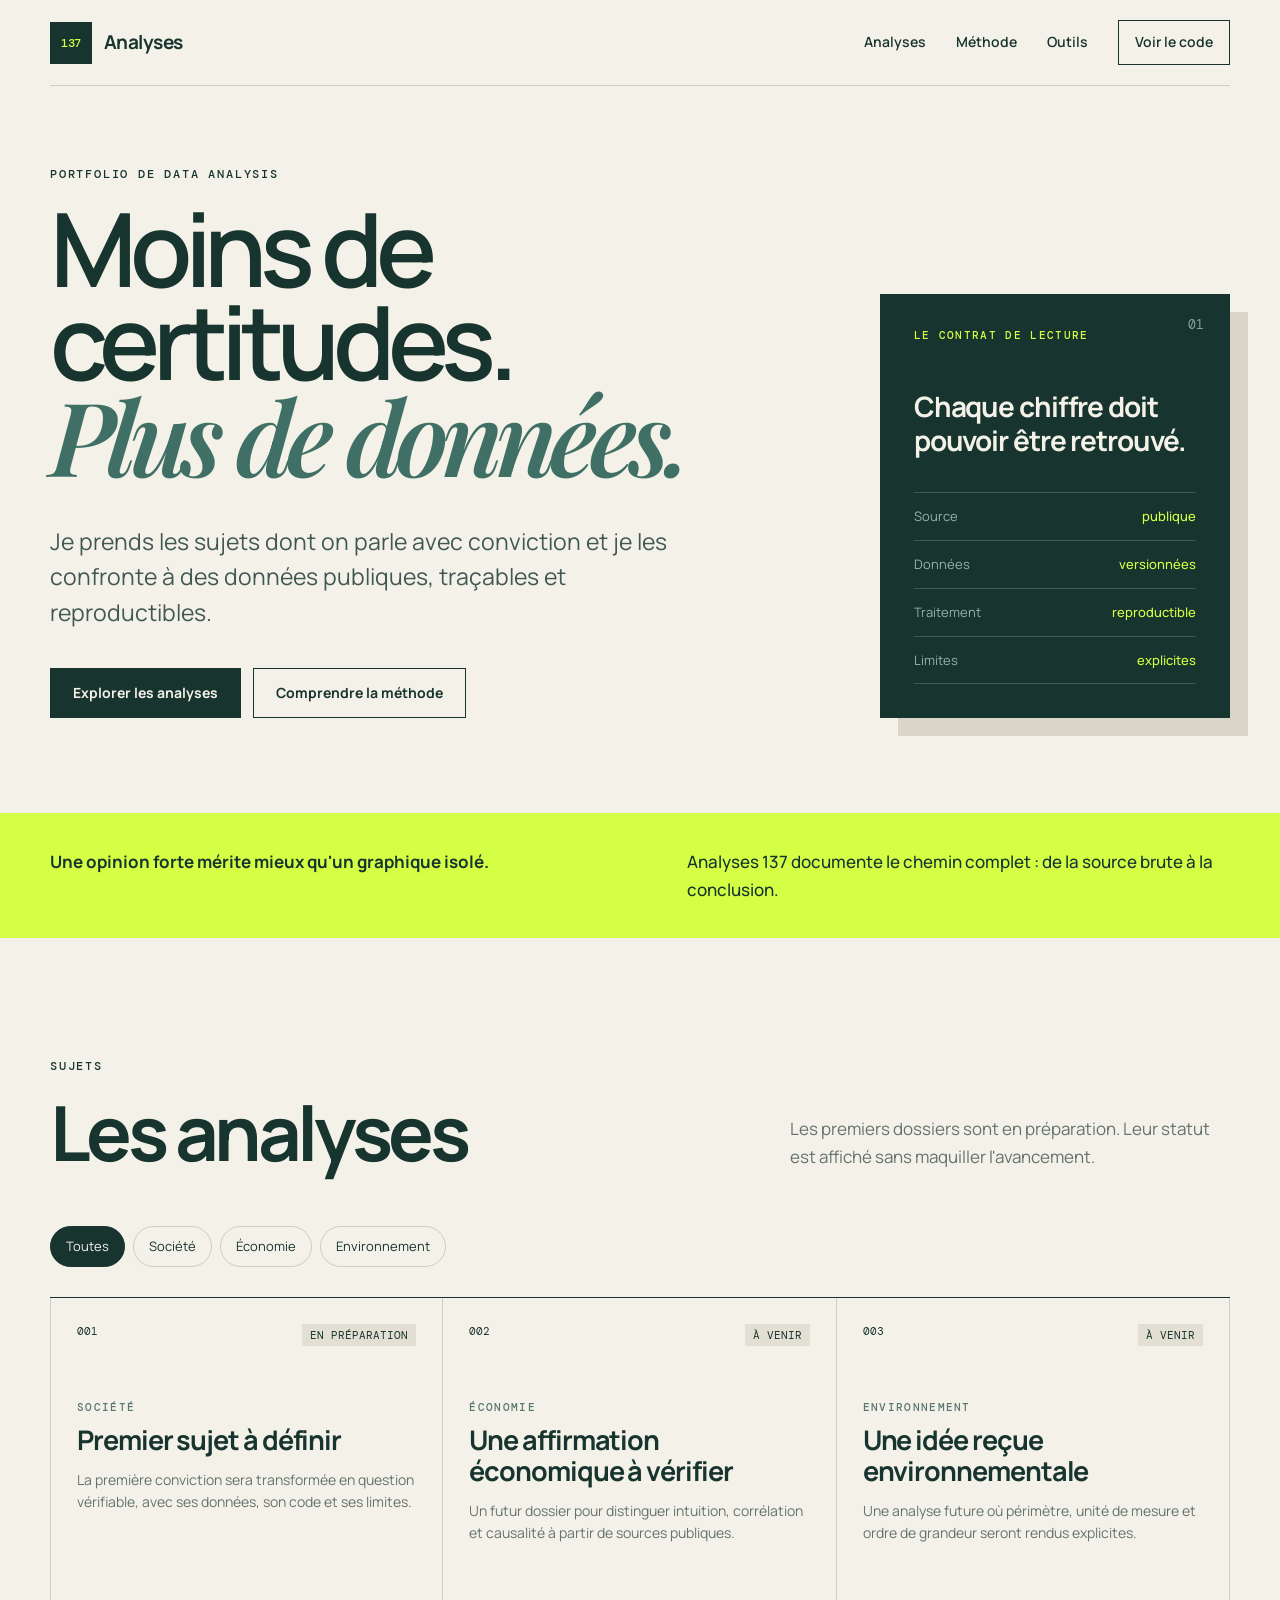
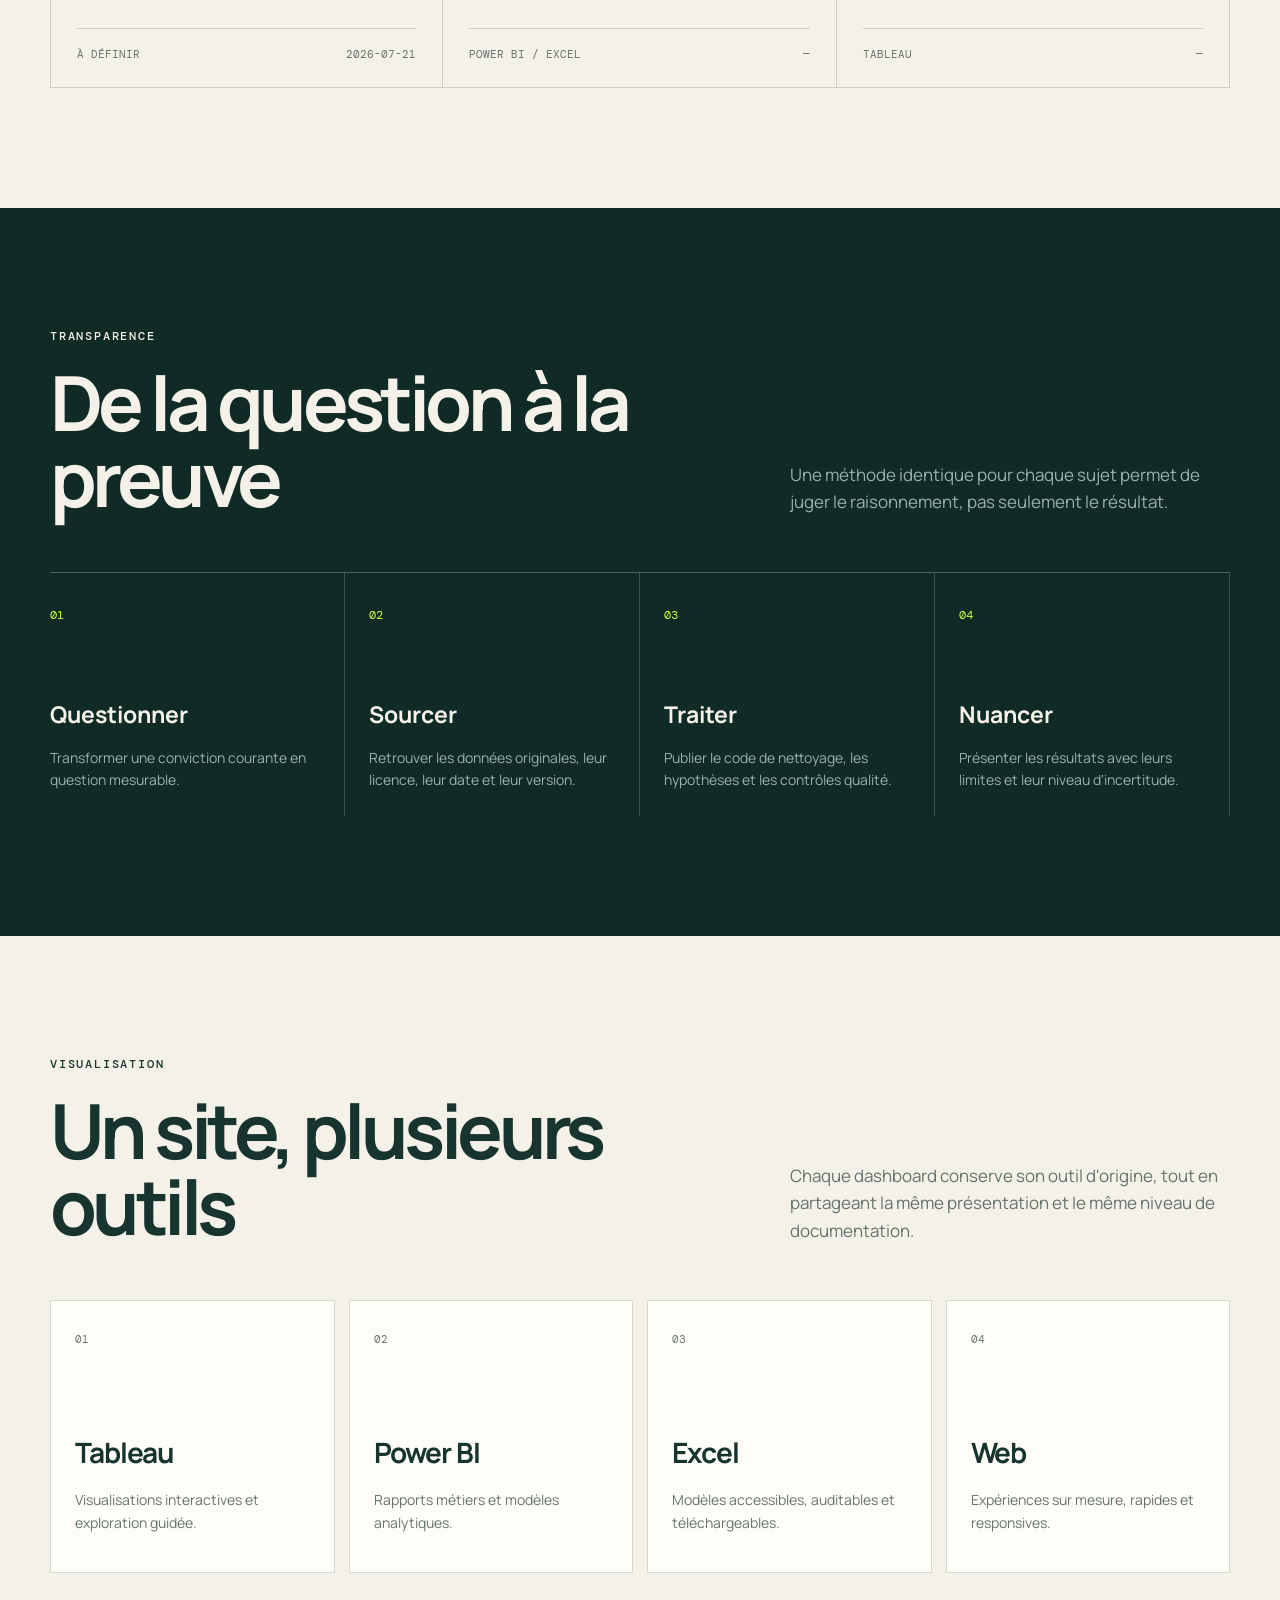
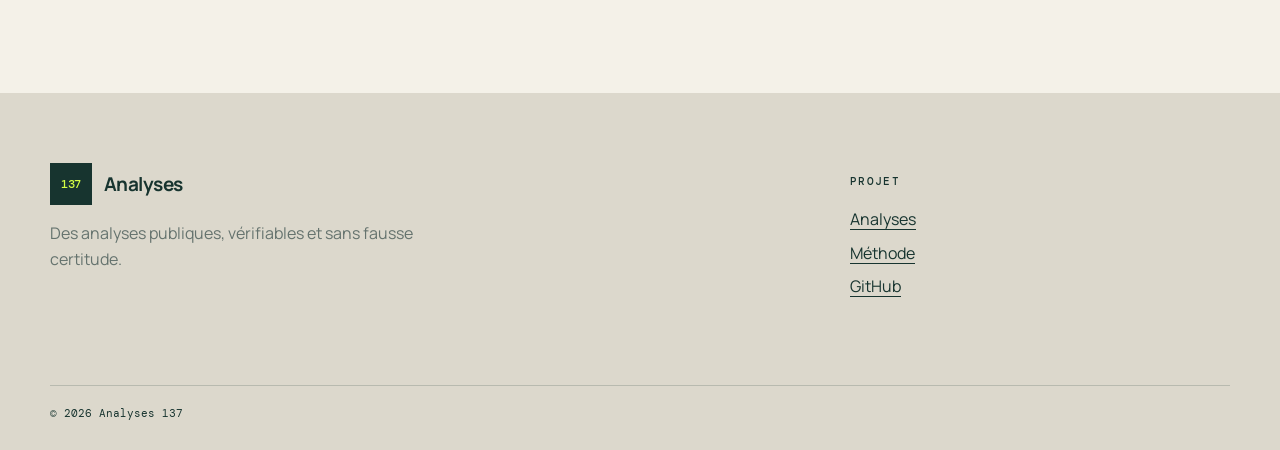
==== site/index.html @ aba50d98 "Créer le portfolio et son déploiement GitHub Pages" ====
<!doctype html>
<html lang="fr">
<head>
  <meta charset="utf-8">
  <meta name="viewport" content="width=device-width, initial-scale=1">
  <meta name="description" content="Analyses 137 confronte les idées reçues aux données publiques, avec des méthodes transparentes et reproductibles.">
  <meta name="theme-color" content="#f4f1e8">
  <title>Analyses 137 — Des convictions aux données</title>
  <link rel="icon" href="assets/favicon.svg" type="image/svg+xml">
  <link rel="stylesheet" href="assets/styles.css">
  <script src="assets/app.js" defer></script>
</head>
<body>
  <a class="skip-link" href="#contenu">Aller au contenu</a>
  <header class="site-header">
    <a class="brand" href="#accueil" aria-label="Analyses 137, accueil">
      <span class="brand-mark" aria-hidden="true">137</span>
      <span>Analyses</span>
    </a>
    <button class="menu-button" type="button" aria-expanded="false" aria-controls="navigation">Menu</button>
    <nav id="navigation" class="navigation" aria-label="Navigation principale">
      <a href="#analyses">Analyses</a>
      <a href="#methode">Méthode</a>
      <a href="#outils">Outils</a>
      <a class="nav-cta" href="https://github.com/mariocelsonascimento-prog/Analyses-137">Voir le code</a>
    </nav>
  </header>

  <main id="contenu">
    <section id="accueil" class="hero section-shell">
      <div class="hero-copy">
        <p class="eyebrow">Portfolio de Data Analysis</p>
        <h1>Moins de certitudes.<br><em>Plus de données.</em></h1>
        <p class="hero-intro">Je prends les sujets dont on parle avec conviction et je les confronte à des données publiques, traçables et reproductibles.</p>
        <div class="hero-actions">
          <a class="button button-primary" href="#analyses">Explorer les analyses</a>
          <a class="button button-secondary" href="#methode">Comprendre la méthode</a>
        </div>
      </div>
      <aside class="hero-proof" aria-label="Engagements du projet">
        <div class="proof-label">Le contrat de lecture</div>
        <p class="proof-number">01</p>
        <h2>Chaque chiffre doit pouvoir être retrouvé.</h2>
        <ul>
          <li><span>Source</span><strong>publique</strong></li>
          <li><span>Données</span><strong>versionnées</strong></li>
          <li><span>Traitement</span><strong>reproductible</strong></li>
          <li><span>Limites</span><strong>explicites</strong></li>
        </ul>
      </aside>
    </section>

    <section class="manifesto" aria-label="Positionnement">
      <div class="section-shell manifesto-grid">
        <p>Une opinion forte mérite mieux qu'un graphique isolé.</p>
        <p>Analyses 137 documente le chemin complet : de la source brute à la conclusion.</p>
      </div>
    </section>

    <section id="analyses" class="section section-shell">
      <div class="section-heading">
        <div>
          <p class="eyebrow">Sujets</p>
          <h2>Les analyses</h2>
        </div>
        <p>Les premiers dossiers sont en préparation. Leur statut est affiché sans maquiller l'avancement.</p>
      </div>
      <div class="filters" role="group" aria-label="Filtrer les analyses">
        <button class="filter is-active" type="button" data-filter="all">Toutes</button>
        <button class="filter" type="button" data-filter="societe">Société</button>
        <button class="filter" type="button" data-filter="economie">Économie</button>
        <button class="filter" type="button" data-filter="environnement">Environnement</button>
      </div>
      <div id="analysis-grid" class="analysis-grid" aria-live="polite"></div>
      <noscript><p>Activez JavaScript pour afficher le catalogue des analyses.</p></noscript>
    </section>

    <section id="methode" class="method-section">
      <div class="section-shell">
        <div class="section-heading light-heading">
          <div><p class="eyebrow">Transparence</p><h2>De la question à la preuve</h2></div>
          <p>Une méthode identique pour chaque sujet permet de juger le raisonnement, pas seulement le résultat.</p>
        </div>
        <ol class="method-grid">
          <li><span>01</span><h3>Questionner</h3><p>Transformer une conviction courante en question mesurable.</p></li>
          <li><span>02</span><h3>Sourcer</h3><p>Retrouver les données originales, leur licence, leur date et leur version.</p></li>
          <li><span>03</span><h3>Traiter</h3><p>Publier le code de nettoyage, les hypothèses et les contrôles qualité.</p></li>
          <li><span>04</span><h3>Nuancer</h3><p>Présenter les résultats avec leurs limites et leur niveau d'incertitude.</p></li>
        </ol>
      </div>
    </section>

    <section id="outils" class="section section-shell">
      <div class="section-heading">
        <div><p class="eyebrow">Visualisation</p><h2>Un site, plusieurs outils</h2></div>
        <p>Chaque dashboard conserve son outil d'origine, tout en partageant la même présentation et le même niveau de documentation.</p>
      </div>
      <div class="tool-grid">
        <article><span class="tool-index">01</span><h3>Tableau</h3><p>Visualisations interactives et exploration guidée.</p></article>
        <article><span class="tool-index">02</span><h3>Power BI</h3><p>Rapports métiers et modèles analytiques.</p></article>
        <article><span class="tool-index">03</span><h3>Excel</h3><p>Modèles accessibles, auditables et téléchargeables.</p></article>
        <article><span class="tool-index">04</span><h3>Web</h3><p>Expériences sur mesure, rapides et responsives.</p></article>
      </div>
    </section>
  </main>

  <footer class="site-footer">
    <div class="section-shell footer-grid">
      <div><a class="brand footer-brand" href="#accueil"><span class="brand-mark">137</span><span>Analyses</span></a><p>Des analyses publiques, vérifiables et sans fausse certitude.</p></div>
      <div><p class="footer-label">Projet</p><a href="#analyses">Analyses</a><a href="#methode">Méthode</a><a href="https://github.com/mariocelsonascimento-prog/Analyses-137">GitHub</a></div>
      <p class="copyright">© <span id="year"></span> Analyses 137</p>
    </div>
  </footer>
</body>
</html>
---- site/assets/styles.css ----
@import url("https://fonts.googleapis.com/css2?family=DM+Mono:wght@400;500&family=Manrope:wght@400;500;600;700&family=Playfair+Display:ital,wght@1,600&display=swap");

:root { --paper:#f4f1e8; --ink:#17342f; --deep:#102a26; --acid:#d5ff45; --line:rgba(23,52,47,.18); --muted:#65736e; --white:#fffdf7; --shell:min(1180px,calc(100% - 40px)); }
* { box-sizing:border-box; }
html { scroll-behavior:smooth; }
body { margin:0; background:var(--paper); color:var(--ink); font-family:"Manrope",sans-serif; line-height:1.6; }
a { color:inherit; }
button { font:inherit; }
.skip-link { position:fixed; left:16px; top:-80px; padding:10px 16px; z-index:100; background:var(--acid); color:var(--deep); }
.skip-link:focus { top:16px; }
.section-shell { width:var(--shell); margin-inline:auto; }
.site-header { width:var(--shell); height:86px; margin:auto; display:flex; align-items:center; justify-content:space-between; border-bottom:1px solid var(--line); }
.brand { display:inline-flex; gap:12px; align-items:center; text-decoration:none; font-weight:700; letter-spacing:-.03em; font-size:19px; }
.brand-mark { display:grid; place-items:center; width:42px; height:42px; background:var(--ink); color:var(--acid); font:500 12px "DM Mono",monospace; }
.navigation { display:flex; align-items:center; gap:30px; }
.navigation a { font-size:14px; font-weight:600; text-decoration:none; }
.navigation a:not(.nav-cta):hover { text-decoration:underline; text-underline-offset:5px; }
.nav-cta { border:1px solid var(--ink); padding:10px 16px; transition:.2s ease; }
.nav-cta:hover { background:var(--ink); color:var(--paper); }
.menu-button { display:none; border:1px solid var(--ink); background:transparent; padding:8px 12px; }
.hero { min-height:690px; display:grid; grid-template-columns:1.55fr .75fr; gap:9%; align-items:center; padding-block:80px 95px; }
.eyebrow { margin:0 0 20px; font:500 12px "DM Mono",monospace; letter-spacing:.15em; text-transform:uppercase; }
.hero h1 { margin:0; max-width:820px; font-size:clamp(58px,8vw,112px); line-height:.91; letter-spacing:-.07em; font-weight:600; }
.hero h1 em { font-family:"Playfair Display",serif; font-weight:600; color:#407065; }
.hero-intro { max-width:650px; margin:38px 0 0; font-size:clamp(18px,2vw,23px); line-height:1.55; color:#405852; }
.hero-actions { display:flex; flex-wrap:wrap; gap:12px; margin-top:38px; }
.button { display:inline-flex; align-items:center; justify-content:center; min-height:50px; padding:0 22px; border:1px solid var(--ink); font-weight:700; text-decoration:none; font-size:14px; transition:transform .2s,box-shadow .2s,background .2s; }
.button:hover { transform:translateY(-2px); box-shadow:4px 4px 0 var(--ink); }
.button-primary { background:var(--ink); color:var(--paper); }
.button-secondary { background:transparent; }
.hero-proof { position:relative; align-self:end; padding:34px; background:var(--ink); color:var(--paper); box-shadow:18px 18px 0 #d9d5c9; }
.proof-label { font:500 11px "DM Mono",monospace; letter-spacing:.12em; text-transform:uppercase; color:var(--acid); }
.proof-number { position:absolute; top:22px; right:26px; margin:0; font:400 13px "DM Mono",monospace; color:#89a29c; }
.hero-proof h2 { margin:48px 0 35px; font-size:28px; line-height:1.2; letter-spacing:-.04em; }
.hero-proof ul { margin:0; padding:0; list-style:none; border-top:1px solid rgba(255,255,255,.18); }
.hero-proof li { display:flex; justify-content:space-between; gap:15px; padding:13px 0; border-bottom:1px solid rgba(255,255,255,.18); font-size:13px; }
.hero-proof li span { color:#9ab0aa; }
.hero-proof li strong { color:var(--acid); font-weight:500; }
.manifesto { background:var(--acid); }
.manifesto-grid { display:grid; grid-template-columns:1fr 1fr; gap:8%; padding-block:35px; }
.manifesto p { margin:0; font-size:17px; font-weight:700; }
.manifesto p:last-child { font-weight:500; }
.section { padding-block:120px; }
.section-heading { display:grid; grid-template-columns:1fr minmax(260px,440px); gap:8%; align-items:end; margin-bottom:56px; }
.section-heading h2 { margin:0; font-size:clamp(44px,6vw,76px); line-height:1; letter-spacing:-.06em; }
.section-heading > p { margin:0; color:var(--muted); font-size:17px; }
.filters { display:flex; gap:8px; flex-wrap:wrap; margin-bottom:30px; }
.filter { padding:9px 15px; border:1px solid var(--line); border-radius:99px; background:transparent; color:var(--ink); cursor:pointer; font-size:13px; }
.filter:hover,.filter.is-active { background:var(--ink); border-color:var(--ink); color:var(--paper); }
.analysis-grid { display:grid; grid-template-columns:repeat(3,1fr); border-top:1px solid var(--ink); }
.analysis-card { min-height:390px; padding:26px; border-right:1px solid var(--line); border-bottom:1px solid var(--line); display:flex; flex-direction:column; text-decoration:none; transition:background .2s,transform .2s; }
.analysis-card:first-child { border-left:1px solid var(--line); }
a.analysis-card:hover { background:var(--white); transform:translateY(-4px); }
.card-top,.card-meta { display:flex; justify-content:space-between; gap:10px; font:400 11px "DM Mono",monospace; text-transform:uppercase; }
.status { padding:4px 8px; background:#e3dfd2; }
.card-category { margin:54px 0 10px; color:#57776f; font:500 11px "DM Mono",monospace; text-transform:uppercase; letter-spacing:.12em; }
.analysis-card h3 { margin:0; font-size:27px; line-height:1.15; letter-spacing:-.04em; }
.card-summary { color:var(--muted); font-size:14px; }
.card-meta { margin-top:auto; padding-top:18px; border-top:1px solid var(--line); color:var(--muted); }
.empty-state { grid-column:1/-1; padding:40px; border:1px solid var(--line); }
.method-section { padding-block:120px; background:var(--deep); color:var(--paper); }
.light-heading > p { color:#9cb0ab; }
.method-grid { display:grid; grid-template-columns:repeat(4,1fr); margin:0; padding:0; list-style:none; border-top:1px solid rgba(255,255,255,.25); }
.method-grid li { padding:28px 24px 10px 0; border-right:1px solid rgba(255,255,255,.18); }
.method-grid li + li { padding-left:24px; }
.method-grid span { font:400 12px "DM Mono",monospace; color:var(--acid); }
.method-grid h3 { margin:70px 0 12px; font-size:23px; }
.method-grid p { color:#9cb0ab; font-size:14px; }
.tool-grid { display:grid; grid-template-columns:repeat(4,1fr); gap:14px; }
.tool-grid article { min-height:250px; padding:24px; background:var(--white); border:1px solid var(--line); }
.tool-index { font:400 11px "DM Mono",monospace; color:var(--muted); }
.tool-grid h3 { margin:80px 0 12px; font-size:28px; letter-spacing:-.04em; }
.tool-grid p { color:var(--muted); font-size:14px; }
.site-footer { padding:70px 0 30px; background:#dcd8cc; }
.footer-grid { display:grid; grid-template-columns:2fr 1fr; gap:40px; }
.footer-grid > div:first-child p { max-width:420px; color:var(--muted); }
.footer-grid > div:nth-child(2) { display:flex; flex-direction:column; gap:8px; }
.footer-grid a { text-underline-offset:4px; }
.footer-label { font:500 11px "DM Mono",monospace; text-transform:uppercase; letter-spacing:.12em; }
.copyright { grid-column:1/-1; margin:45px 0 0; padding-top:20px; border-top:1px solid var(--line); font:400 11px "DM Mono",monospace; }
.error-page { width:var(--shell); min-height:100vh; display:flex; flex-direction:column; align-items:flex-start; justify-content:center; }
.error-page h1 { margin:0; font-size:clamp(48px,8vw,100px); line-height:1; letter-spacing:-.06em; }
.error-page .button { margin-top:25px; }
@media (max-width:900px) {
  .hero { grid-template-columns:1fr; min-height:auto; gap:70px; }
  .hero-proof { max-width:520px; align-self:auto; }
  .analysis-grid { grid-template-columns:1fr 1fr; }
  .method-grid,.tool-grid { grid-template-columns:1fr 1fr; }
}
@media (max-width:680px) {
  :root { --shell:min(100% - 28px,1180px); }
  .site-header { height:72px; }
  .menu-button { display:block; }
  .navigation { display:none; position:absolute; z-index:20; top:71px; left:14px; right:14px; padding:22px; background:var(--paper); border:1px solid var(--ink); flex-direction:column; align-items:stretch; gap:16px; }
  .navigation.is-open { display:flex; }
  .hero { padding-block:60px 75px; }
  .hero h1 { font-size:clamp(52px,16vw,76px); }
  .hero-proof { padding:28px; box-shadow:10px 10px 0 #d9d5c9; }
  .manifesto-grid,.section-heading,.footer-grid { grid-template-columns:1fr; }
  .section { padding-block:85px; }
  .section-heading { align-items:start; margin-bottom:38px; }
  .analysis-grid,.method-grid,.tool-grid { grid-template-columns:1fr; }
  .analysis-card { min-height:340px; border-left:1px solid var(--line); }
  .method-grid li,.method-grid li + li { padding:28px 0; border-right:0; border-bottom:1px solid rgba(255,255,255,.18); }
  .method-grid h3 { margin-top:38px; }
}
@media (prefers-reduced-motion:reduce) { html { scroll-behavior:auto; } *,*::before,*::after { transition:none!important; } }
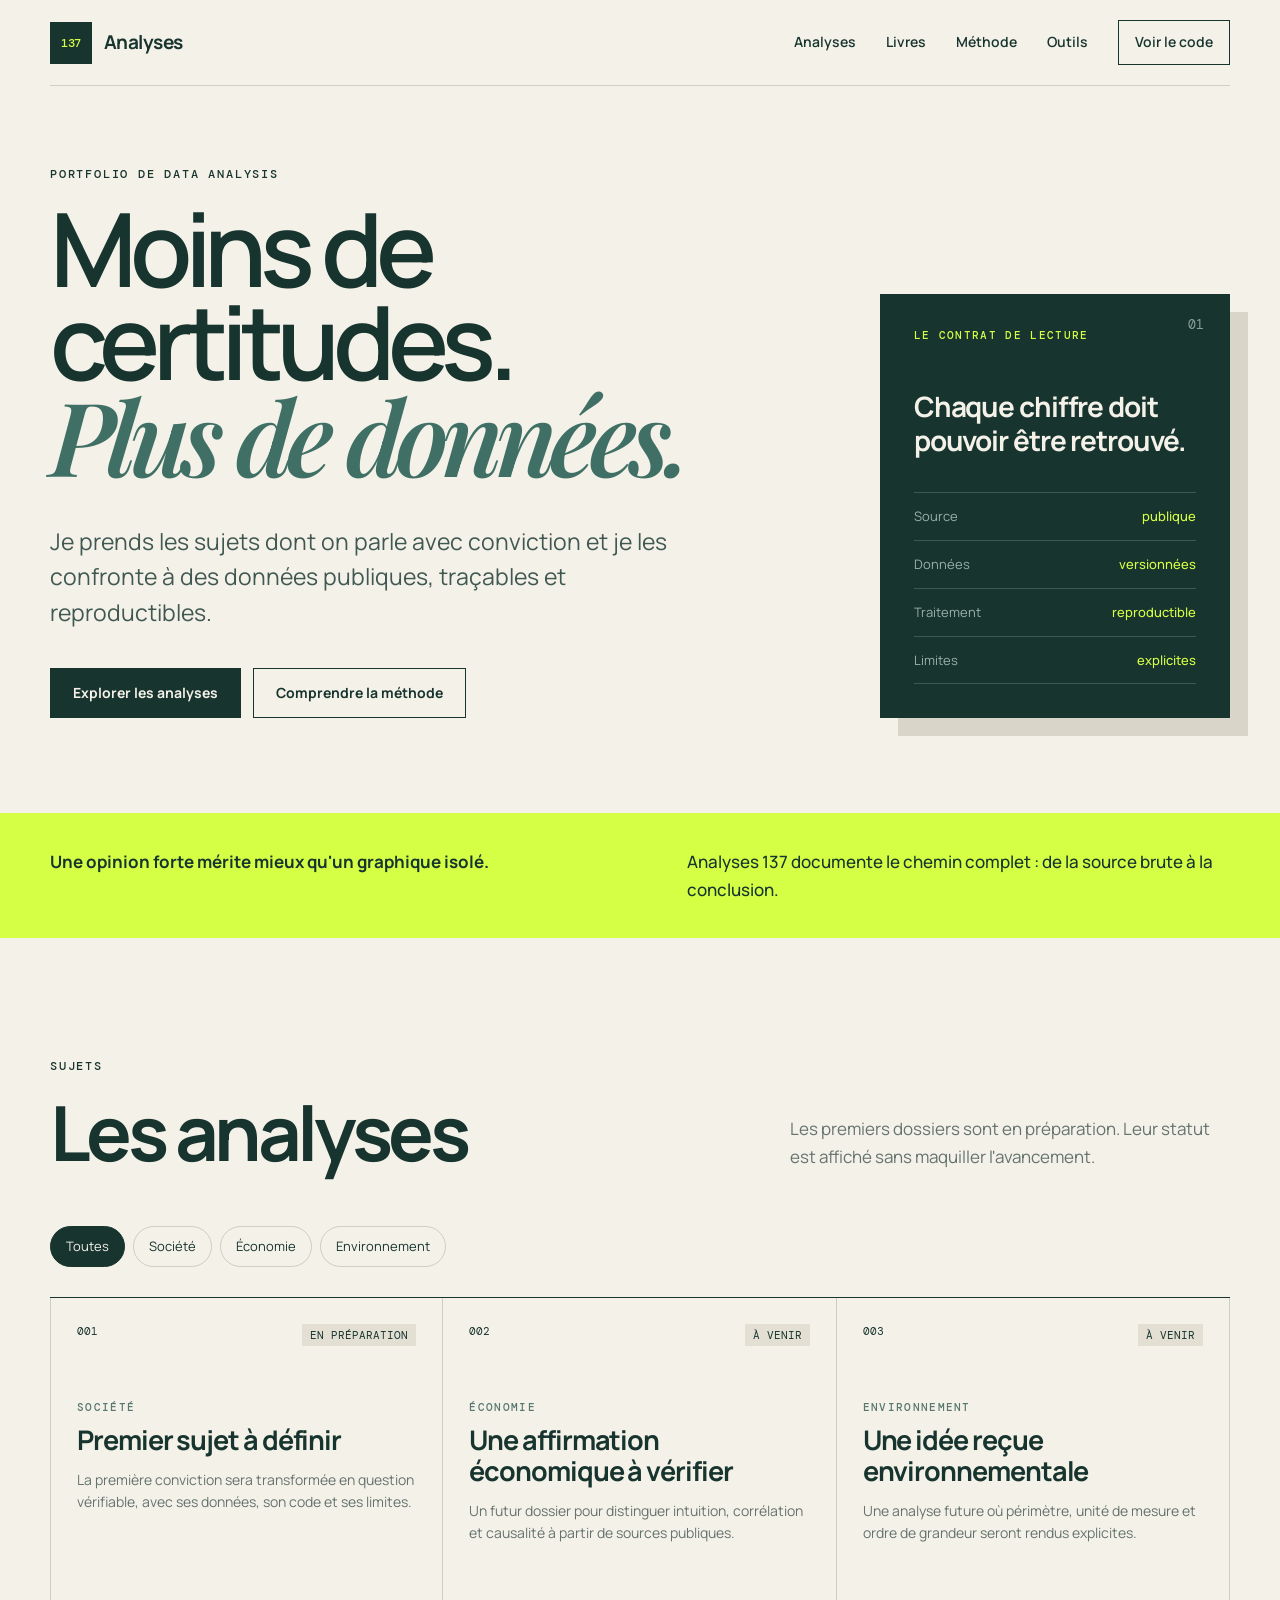
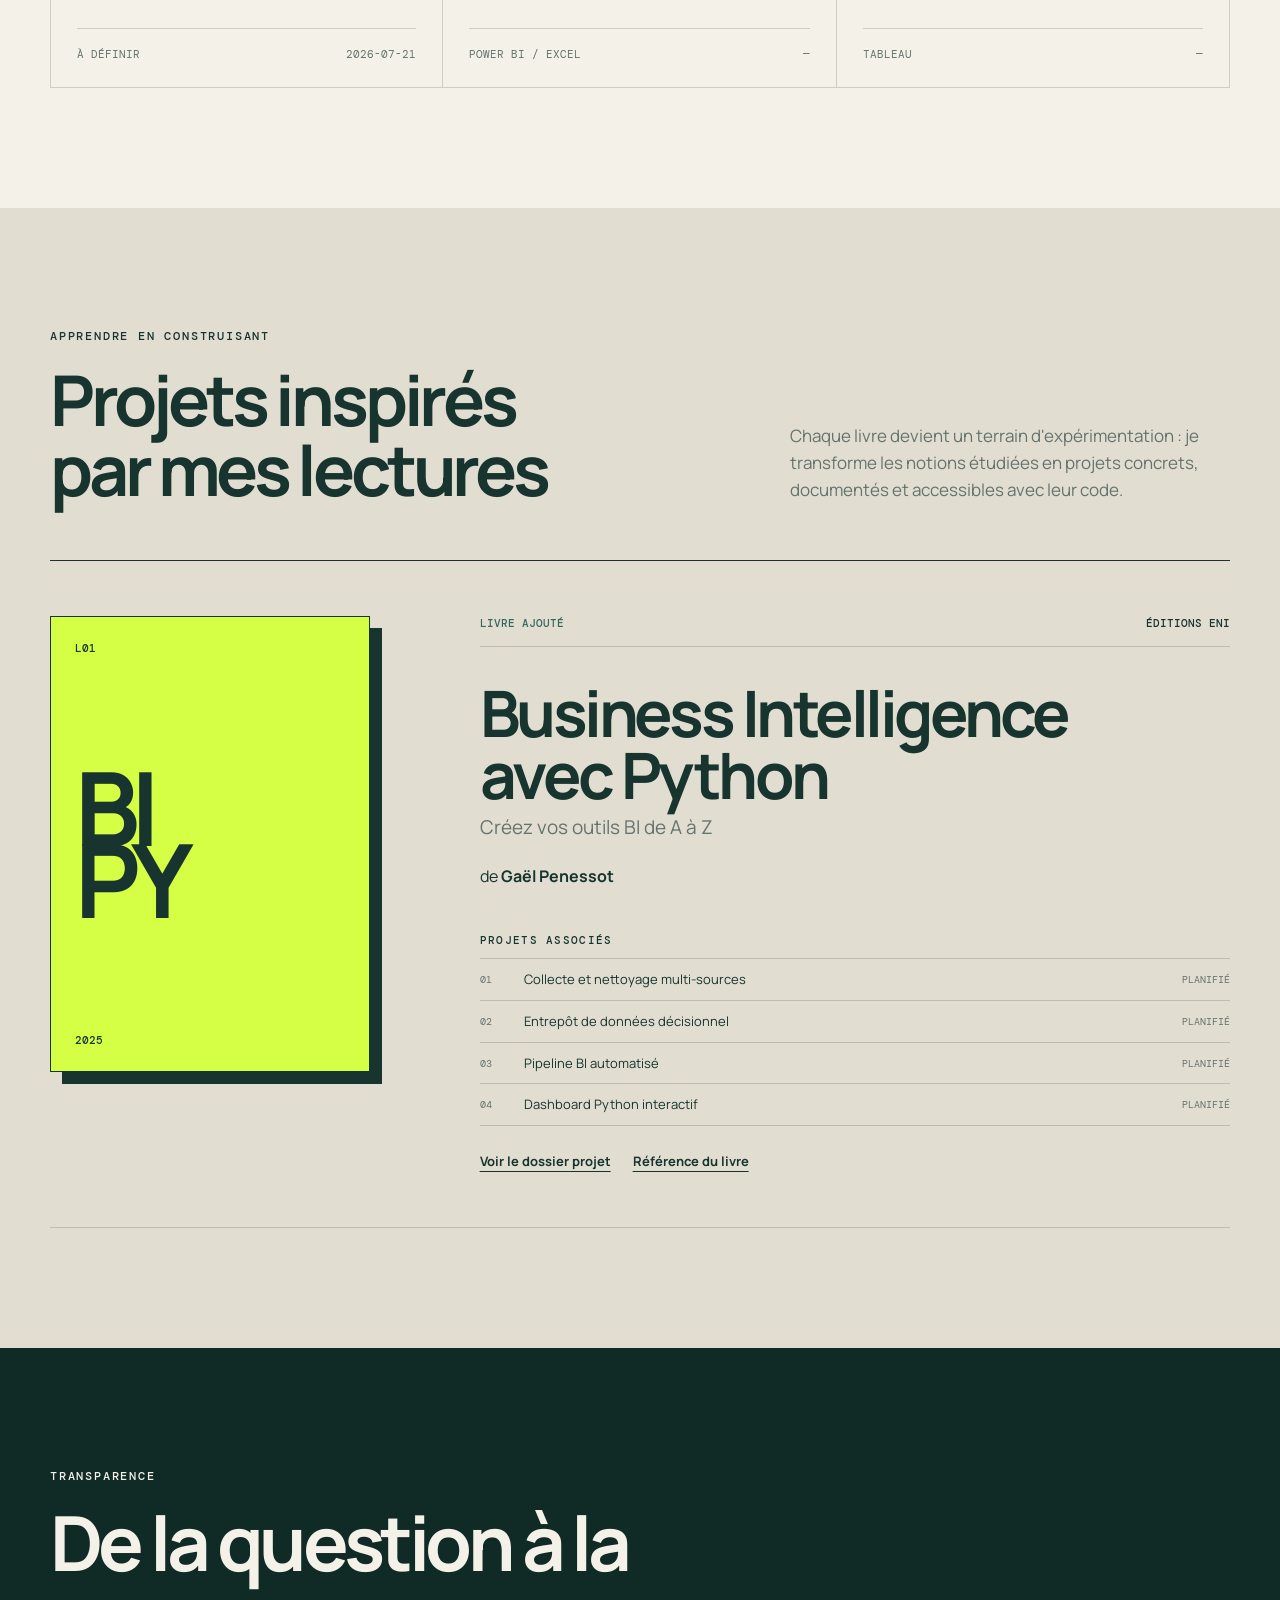
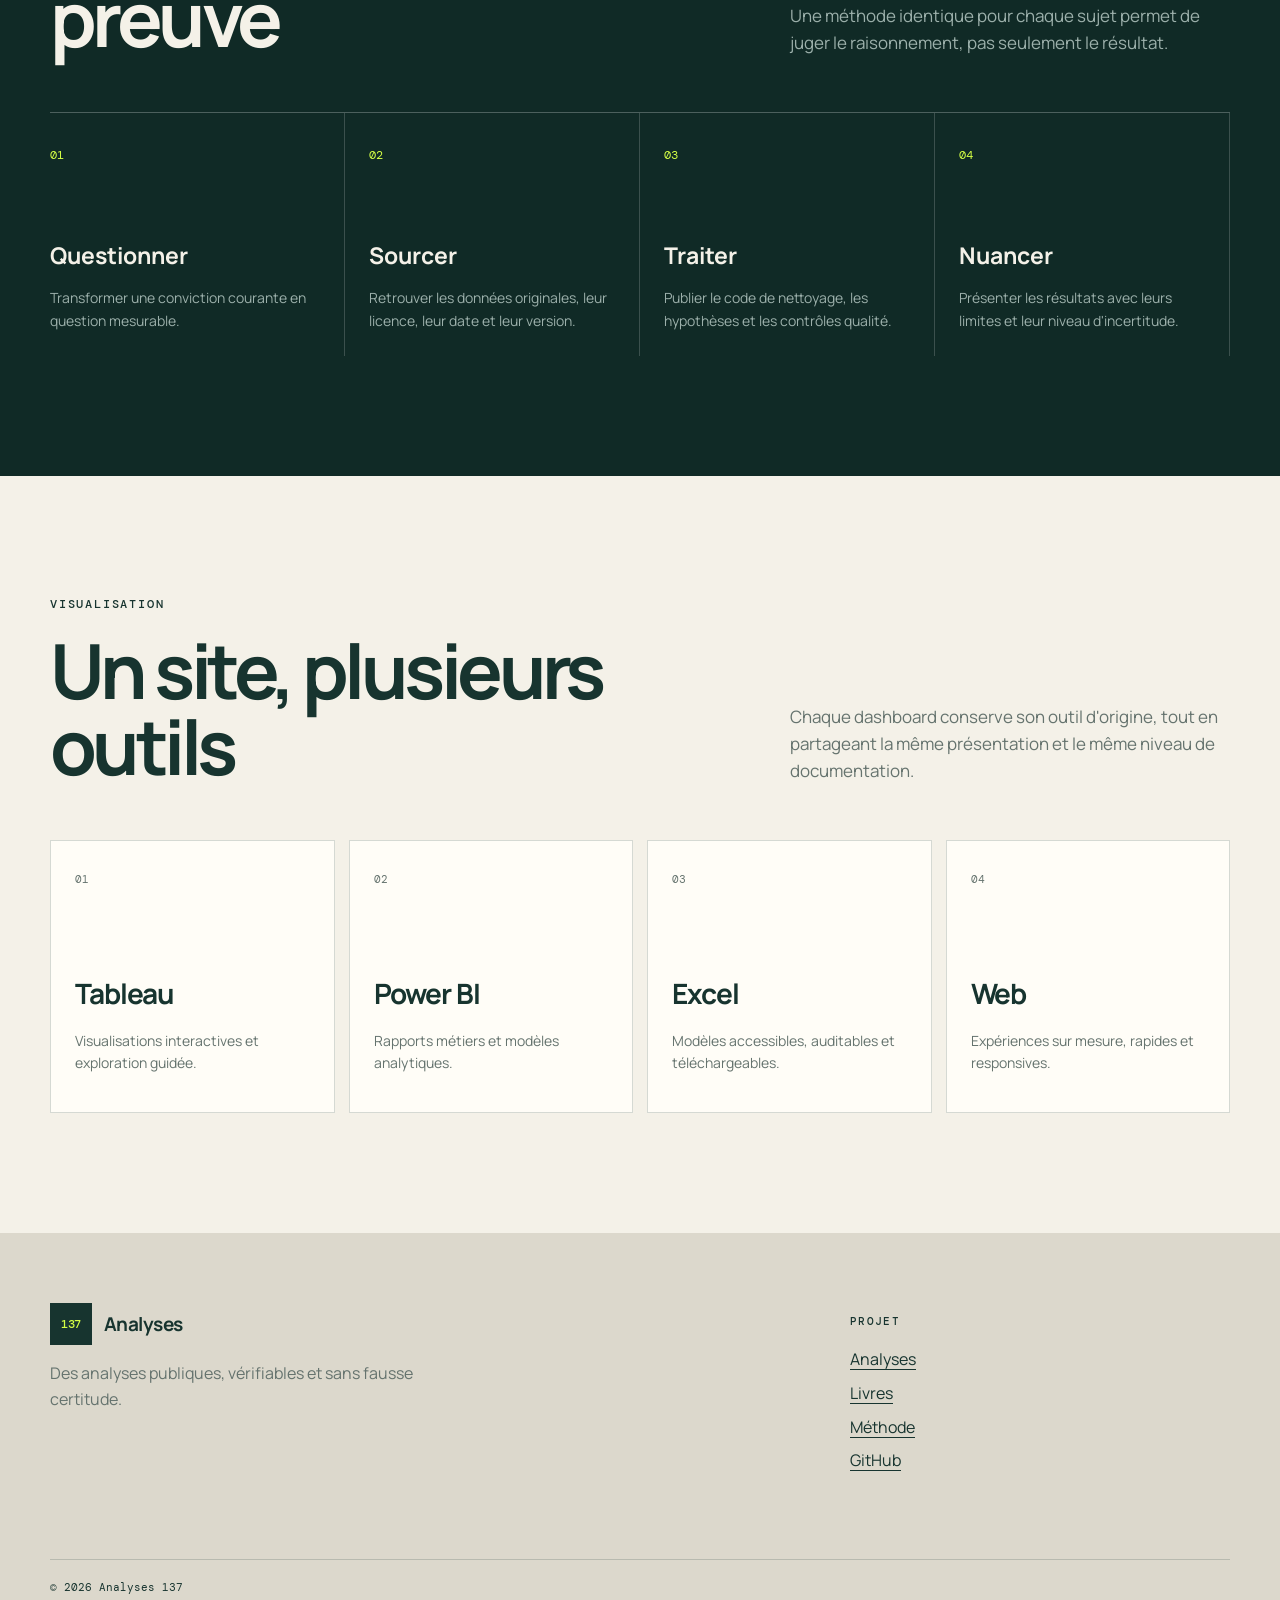
==== commit eb4453f3: "Ajouter les projets inspirés de livres" ====
--- a/site/index.html
+++ b/site/index.html
@@ -20,6 +20,7 @@
     <button class="menu-button" type="button" aria-expanded="false" aria-controls="navigation">Menu</button>
     <nav id="navigation" class="navigation" aria-label="Navigation principale">
       <a href="#analyses">Analyses</a>
+      <a href="#livres">Livres</a>
       <a href="#methode">Méthode</a>
       <a href="#outils">Outils</a>
       <a class="nav-cta" href="https://github.com/mariocelsonascimento-prog/Analyses-137">Voir le code</a>
@@ -75,6 +76,20 @@
       <noscript><p>Activez JavaScript pour afficher le catalogue des analyses.</p></noscript>
     </section>
 
+    <section id="livres" class="books-section">
+      <div class="section-shell">
+        <div class="section-heading books-heading">
+          <div>
+            <p class="eyebrow">Apprendre en construisant</p>
+            <h2>Projets inspirés<br>par mes lectures</h2>
+          </div>
+          <p>Chaque livre devient un terrain d'expérimentation : je transforme les notions étudiées en projets concrets, documentés et accessibles avec leur code.</p>
+        </div>
+        <div id="books-grid" class="books-grid" aria-live="polite"></div>
+        <noscript><p>Activez JavaScript pour afficher les livres et leurs projets.</p></noscript>
+      </div>
+    </section>
+
     <section id="methode" class="method-section">
       <div class="section-shell">
         <div class="section-heading light-heading">
@@ -107,10 +122,9 @@
   <footer class="site-footer">
     <div class="section-shell footer-grid">
       <div><a class="brand footer-brand" href="#accueil"><span class="brand-mark">137</span><span>Analyses</span></a><p>Des analyses publiques, vérifiables et sans fausse certitude.</p></div>
-      <div><p class="footer-label">Projet</p><a href="#analyses">Analyses</a><a href="#methode">Méthode</a><a href="https://github.com/mariocelsonascimento-prog/Analyses-137">GitHub</a></div>
+      <div><p class="footer-label">Projet</p><a href="#analyses">Analyses</a><a href="#livres">Livres</a><a href="#methode">Méthode</a><a href="https://github.com/mariocelsonascimento-prog/Analyses-137">GitHub</a></div>
       <p class="copyright">© <span id="year"></span> Analyses 137</p>
     </div>
   </footer>
 </body>
 </html>
-
--- a/site/assets/styles.css
+++ b/site/assets/styles.css
@@ -58,6 +58,27 @@
 .card-summary { color:var(--muted); font-size:14px; }
 .card-meta { margin-top:auto; padding-top:18px; border-top:1px solid var(--line); color:var(--muted); }
 .empty-state { grid-column:1/-1; padding:40px; border:1px solid var(--line); }
+.books-section { padding-block:120px; background:#e1ddd1; }
+.books-heading h2 { font-size:clamp(42px,5.5vw,70px); }
+.books-grid { border-top:1px solid var(--ink); }
+.book-card { display:grid; grid-template-columns:minmax(230px,340px) 1fr; gap:clamp(35px,7vw,90px); padding:55px 0; border-bottom:1px solid var(--line); }
+.book-cover { aspect-ratio:4/5.7; max-width:320px; padding:24px; display:flex; flex-direction:column; justify-content:space-between; background:var(--acid); border:1px solid var(--ink); box-shadow:12px 12px 0 var(--ink); }
+.book-cover span,.book-cover small { font:500 11px "DM Mono",monospace; }
+.book-cover strong { font-size:clamp(64px,8vw,105px); line-height:.7; letter-spacing:-.09em; }
+.book-content { display:flex; flex-direction:column; }
+.book-kicker { display:flex; justify-content:space-between; gap:20px; padding-bottom:16px; border-bottom:1px solid var(--line); font:500 11px "DM Mono",monospace; text-transform:uppercase; }
+.book-kicker span:first-child { color:#37675d; }
+.book-content h3 { max-width:720px; margin:35px 0 5px; font-size:clamp(36px,5vw,64px); line-height:.98; letter-spacing:-.055em; }
+.book-subtitle { margin:0; font-size:19px; color:var(--muted); }
+.book-author { margin:22px 0 32px; }
+.book-projects { margin-top:auto; }
+.project-label { font:500 11px "DM Mono",monospace; text-transform:uppercase; letter-spacing:.12em; }
+.book-projects ol { margin:0; padding:0; list-style:none; counter-reset:projects; border-top:1px solid var(--line); }
+.book-projects li { counter-increment:projects; display:grid; grid-template-columns:32px 1fr auto; align-items:center; gap:12px; padding:10px 0; border-bottom:1px solid var(--line); font-size:13px; }
+.book-projects li::before { content:counter(projects,decimal-leading-zero); font:400 10px "DM Mono",monospace; color:var(--muted); }
+.book-projects small { color:var(--muted); font:400 10px "DM Mono",monospace; text-transform:uppercase; }
+.book-links { display:flex; flex-wrap:wrap; gap:22px; margin-top:25px; }
+.book-links a { font-size:13px; font-weight:700; text-underline-offset:5px; }
 .method-section { padding-block:120px; background:var(--deep); color:var(--paper); }
 .light-heading > p { color:#9cb0ab; }
 .method-grid { display:grid; grid-template-columns:repeat(4,1fr); margin:0; padding:0; list-style:none; border-top:1px solid rgba(255,255,255,.25); }
@@ -85,6 +106,7 @@
   .hero { grid-template-columns:1fr; min-height:auto; gap:70px; }
   .hero-proof { max-width:520px; align-self:auto; }
   .analysis-grid { grid-template-columns:1fr 1fr; }
+  .book-card { grid-template-columns:220px 1fr; }
   .method-grid,.tool-grid { grid-template-columns:1fr 1fr; }
 }
 @media (max-width:680px) {
@@ -100,9 +122,10 @@
   .section { padding-block:85px; }
   .section-heading { align-items:start; margin-bottom:38px; }
   .analysis-grid,.method-grid,.tool-grid { grid-template-columns:1fr; }
+  .book-card { grid-template-columns:1fr; }
+  .book-cover { width:min(80%,280px); }
   .analysis-card { min-height:340px; border-left:1px solid var(--line); }
   .method-grid li,.method-grid li + li { padding:28px 0; border-right:0; border-bottom:1px solid rgba(255,255,255,.18); }
   .method-grid h3 { margin-top:38px; }
 }
 @media (prefers-reduced-motion:reduce) { html { scroll-behavior:auto; } *,*::before,*::after { transition:none!important; } }
-
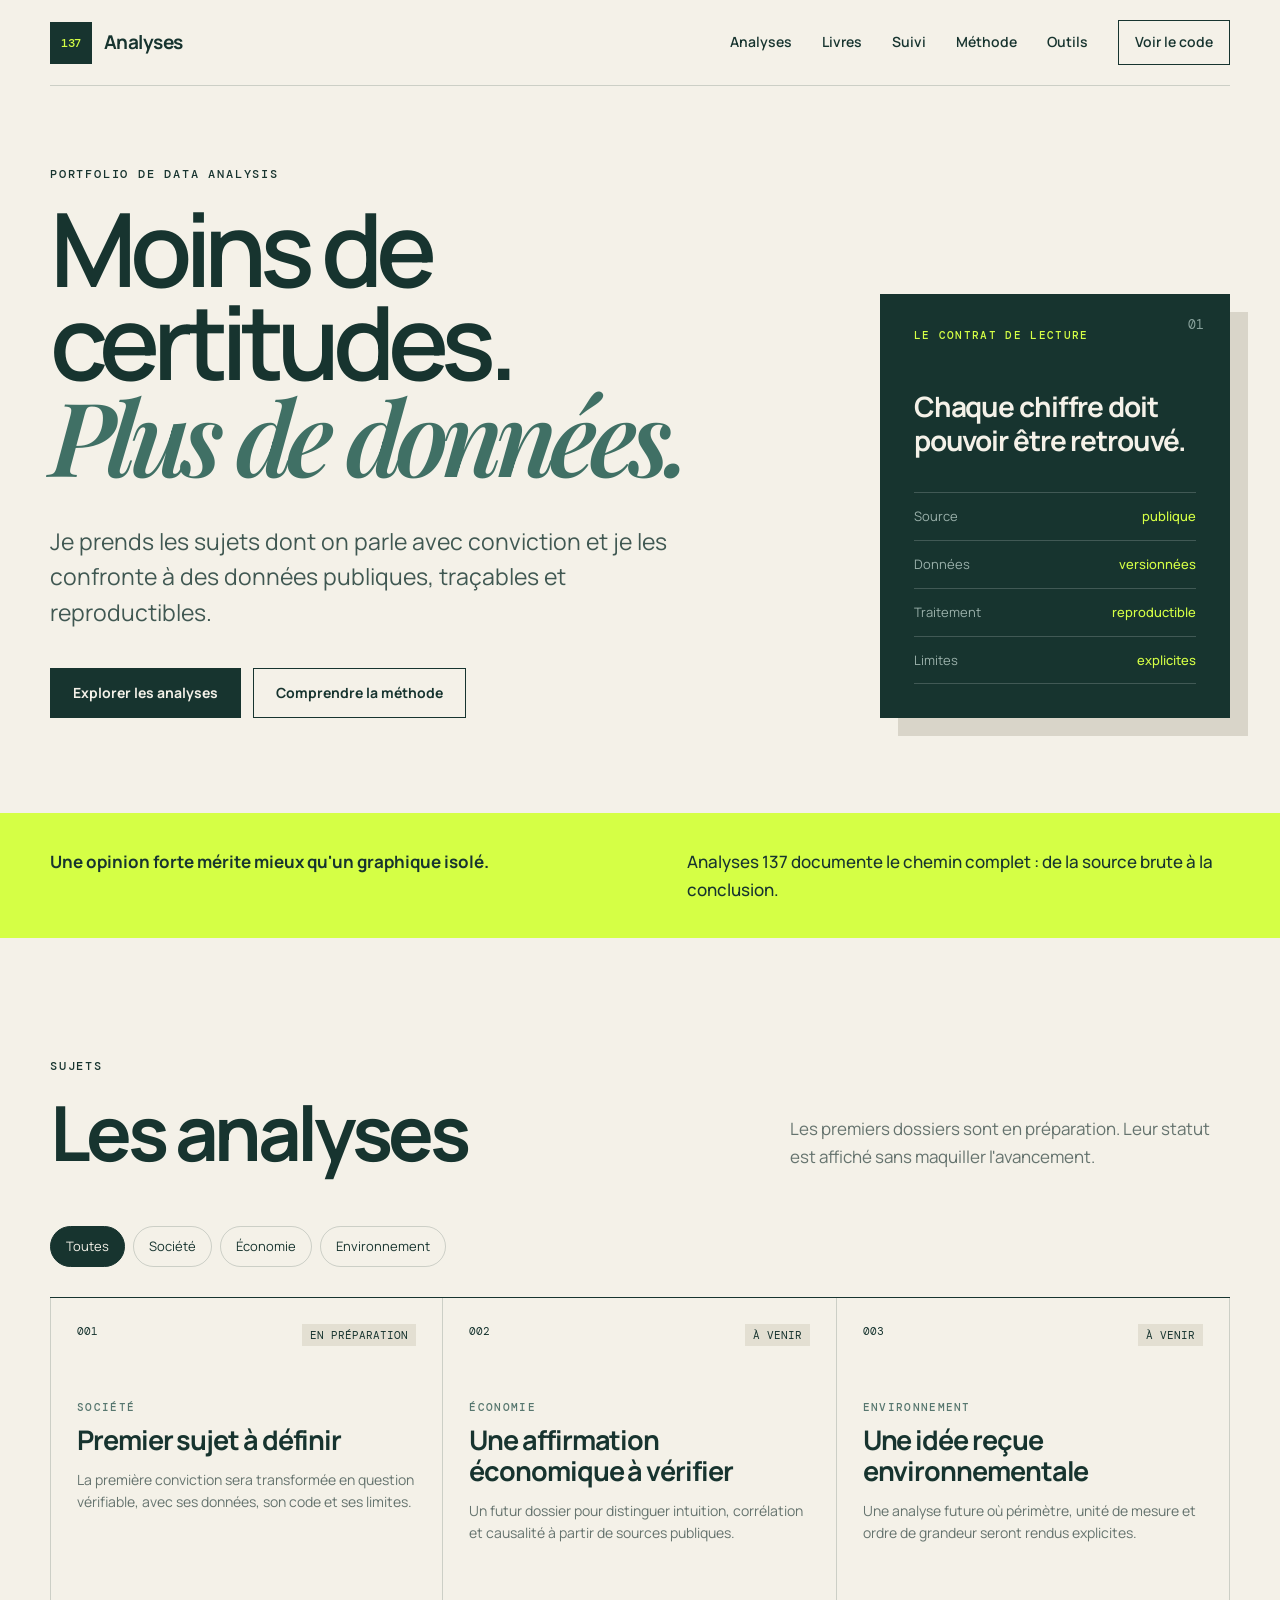
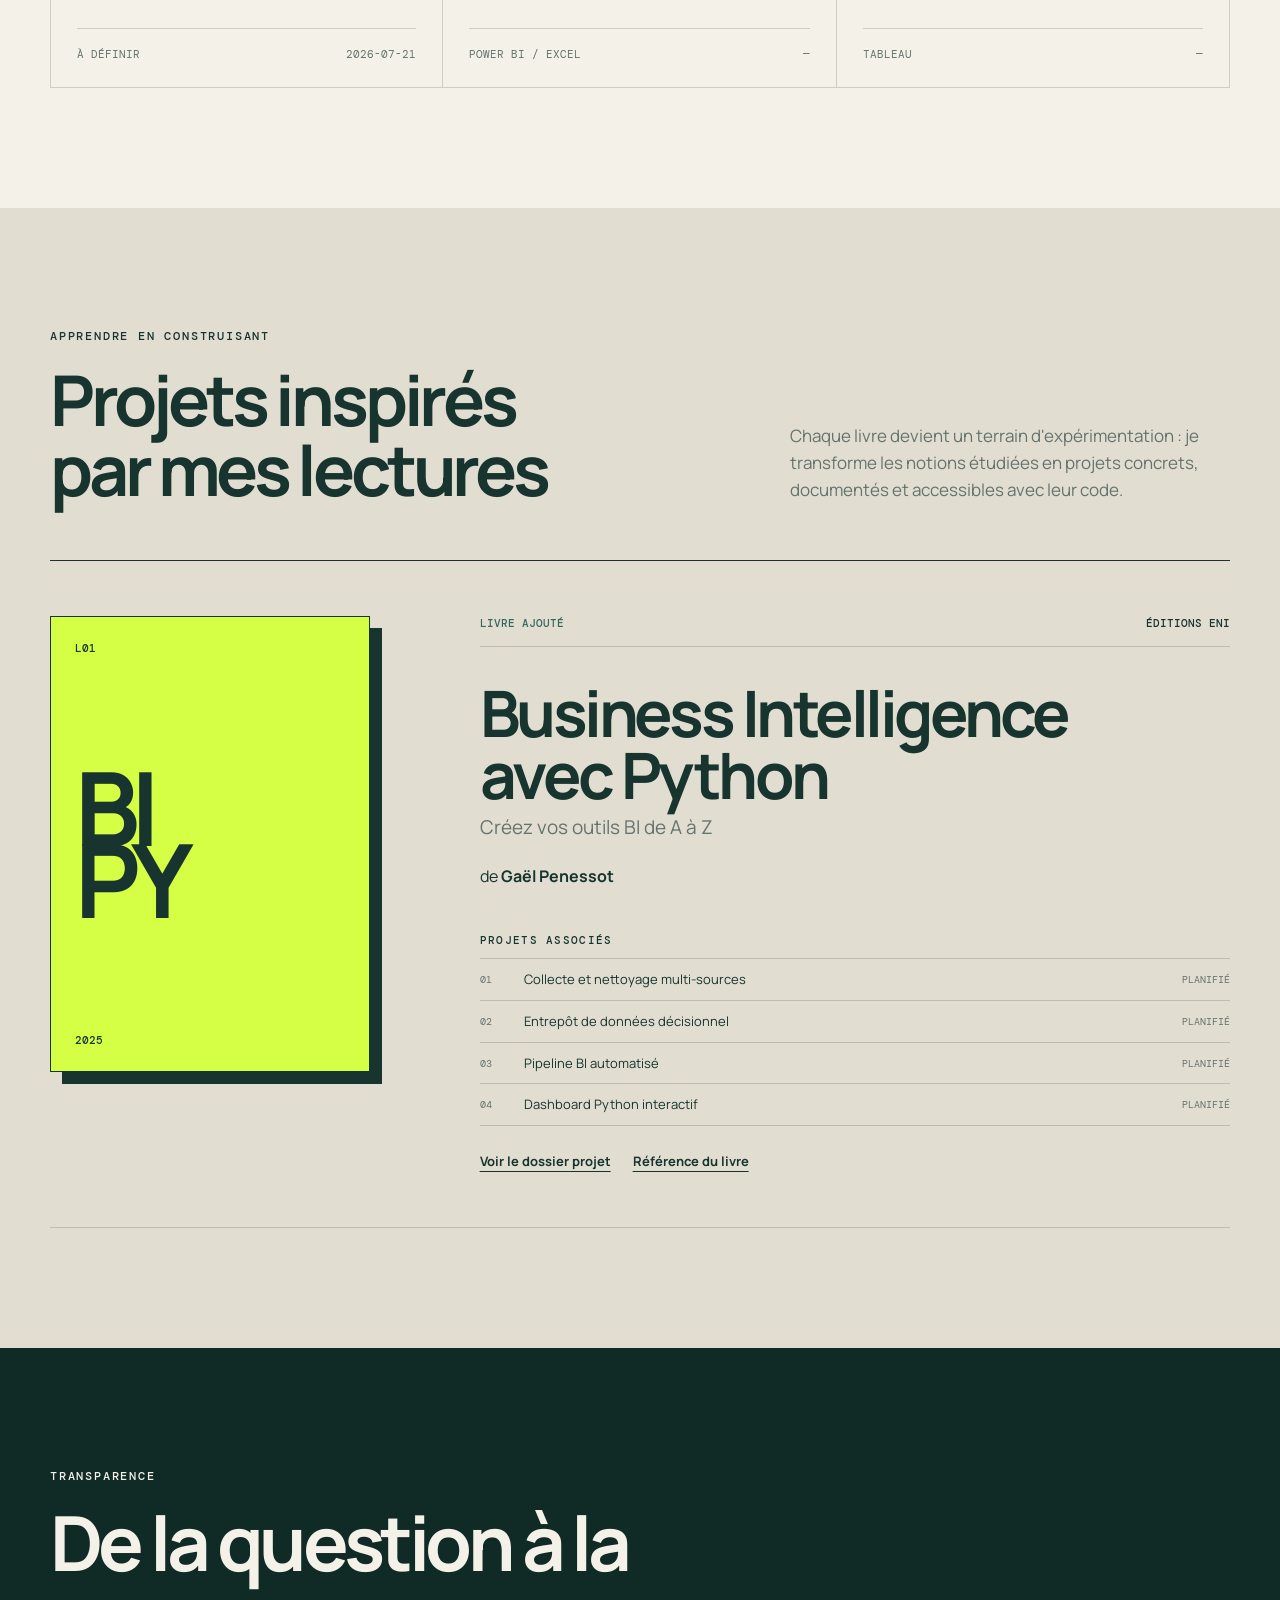
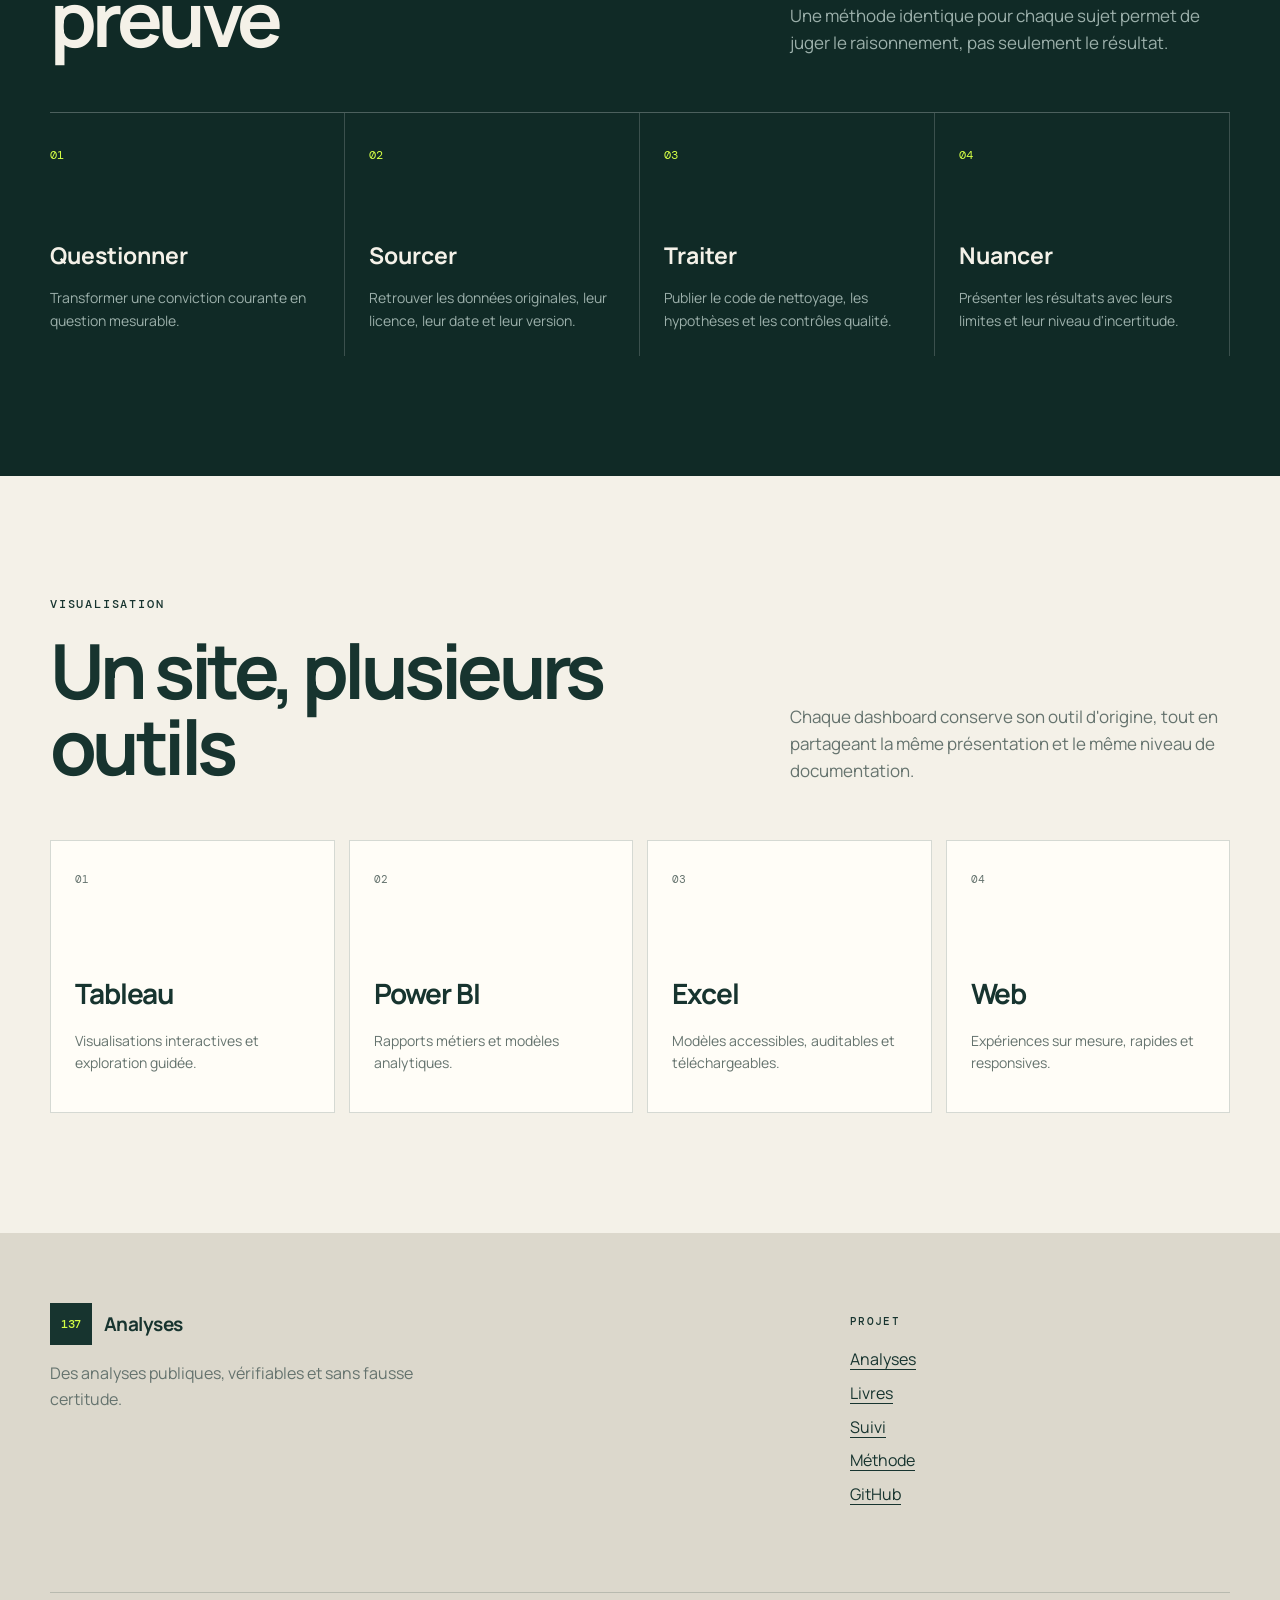
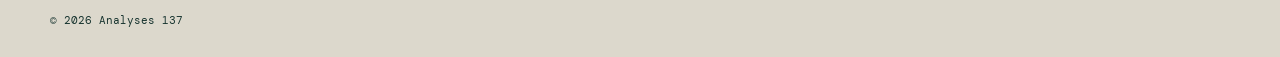
==== commit c8d87dd3: "Ajouter le suivi public des projets et incidents" ====
--- a/site/index.html
+++ b/site/index.html
@@ -21,6 +21,7 @@
     <nav id="navigation" class="navigation" aria-label="Navigation principale">
       <a href="#analyses">Analyses</a>
       <a href="#livres">Livres</a>
+      <a href="suivi.html">Suivi</a>
       <a href="#methode">Méthode</a>
       <a href="#outils">Outils</a>
       <a class="nav-cta" href="https://github.com/mariocelsonascimento-prog/Analyses-137">Voir le code</a>
@@ -122,7 +123,7 @@
   <footer class="site-footer">
     <div class="section-shell footer-grid">
       <div><a class="brand footer-brand" href="#accueil"><span class="brand-mark">137</span><span>Analyses</span></a><p>Des analyses publiques, vérifiables et sans fausse certitude.</p></div>
-      <div><p class="footer-label">Projet</p><a href="#analyses">Analyses</a><a href="#livres">Livres</a><a href="#methode">Méthode</a><a href="https://github.com/mariocelsonascimento-prog/Analyses-137">GitHub</a></div>
+      <div><p class="footer-label">Projet</p><a href="#analyses">Analyses</a><a href="#livres">Livres</a><a href="suivi.html">Suivi</a><a href="#methode">Méthode</a><a href="https://github.com/mariocelsonascimento-prog/Analyses-137">GitHub</a></div>
       <p class="copyright">© <span id="year"></span> Analyses 137</p>
     </div>
   </footer>
--- a/site/assets/styles.css
+++ b/site/assets/styles.css
@@ -102,6 +102,66 @@
 .error-page { width:var(--shell); min-height:100vh; display:flex; flex-direction:column; align-items:flex-start; justify-content:center; }
 .error-page h1 { margin:0; font-size:clamp(48px,8vw,100px); line-height:1; letter-spacing:-.06em; }
 .error-page .button { margin-top:25px; }
+.tracker-main { overflow:hidden; }
+.tracker-hero { display:grid; grid-template-columns:1.4fr .6fr; gap:8%; align-items:end; padding-block:85px 70px; }
+.tracker-hero h1 { margin:0; font-size:clamp(55px,8vw,105px); line-height:.91; letter-spacing:-.07em; }
+.tracker-hero h1 em { font-family:"Playfair Display",serif; color:#407065; }
+.tracker-intro { padding-bottom:8px; color:var(--muted); font-size:17px; }
+.updated-label { margin-top:28px; font:500 11px "DM Mono",monospace; text-transform:uppercase; letter-spacing:.08em; }
+.tracker-summary { display:grid; grid-template-columns:2fr repeat(3,1fr); border:1px solid var(--ink); background:var(--white); }
+.tracker-summary > div { min-height:145px; padding:24px; display:flex; flex-direction:column; border-right:1px solid var(--line); }
+.tracker-summary > div:last-child { border-right:0; }
+.tracker-summary span { font:500 11px "DM Mono",monospace; text-transform:uppercase; color:var(--muted); }
+.tracker-summary strong { margin-top:auto; font-size:40px; line-height:1; letter-spacing:-.05em; }
+.progress-track { height:5px; margin-top:14px; overflow:hidden; background:#d7d5cc; }
+.progress-track i { display:block; width:0; height:100%; background:var(--ink); transition:width .5s ease; }
+.tracker-section,.board-section { padding-block:105px; }
+.board-section { background:var(--deep); color:var(--paper); }
+.tracker-heading { display:grid; grid-template-columns:1fr minmax(240px,400px); gap:7%; align-items:end; margin-bottom:38px; }
+.tracker-heading h2 { margin:0; font-size:clamp(42px,5vw,66px); line-height:1; letter-spacing:-.055em; }
+.tracker-heading > p { margin:0; color:var(--muted); }
+.project-list { border-top:1px solid var(--ink); }
+.project-row { display:grid; grid-template-columns:100px 1fr 180px; gap:28px; align-items:center; padding:27px 0; border-bottom:1px solid var(--line); }
+.project-code { font:500 12px "DM Mono",monospace; color:#477168; }
+.project-title-line { display:flex; align-items:center; gap:13px; }
+.project-title-line h3 { margin:0; font-size:20px; letter-spacing:-.025em; }
+.project-title-line span { padding:3px 8px; border:1px solid var(--line); border-radius:99px; font:500 9px "DM Mono",monospace; text-transform:uppercase; }
+.project-row p { margin:5px 0 0; color:var(--muted); font-size:13px; }
+.project-progress { text-align:right; }
+.project-progress strong { font-size:24px; }
+.project-progress > span { display:block; color:var(--muted); font:400 10px "DM Mono",monospace; }
+.board-filters { display:flex; flex-direction:column; gap:7px; }
+.board-filters label { color:#9cb0ab; font:500 10px "DM Mono",monospace; text-transform:uppercase; }
+.board-filters select { width:100%; padding:11px 13px; border:1px solid rgba(255,255,255,.3); background:#183a34; color:var(--paper); font:500 12px "DM Mono",monospace; }
+.kanban-board { display:grid; grid-template-columns:repeat(5,minmax(230px,1fr)); gap:12px; overflow-x:auto; padding-bottom:16px; }
+.kanban-column { min-height:410px; background:#173731; border:1px solid rgba(255,255,255,.15); }
+.kanban-column > header { display:flex; justify-content:space-between; align-items:center; padding:14px; border-bottom:1px solid rgba(255,255,255,.15); }
+.kanban-column h3 { margin:0; font-size:12px; text-transform:uppercase; letter-spacing:.08em; }
+.kanban-column header span { display:grid; place-items:center; width:22px; height:22px; border-radius:50%; background:rgba(255,255,255,.1); font:400 10px "DM Mono",monospace; }
+.ticket-list { padding:9px; }
+.ticket { margin-bottom:9px; padding:14px; background:var(--paper); color:var(--ink); border-left:3px solid var(--acid); }
+.ticket-tags,.ticket footer { display:flex; justify-content:space-between; align-items:center; gap:10px; }
+.ticket-tags span,.priority { font:500 9px "DM Mono",monospace; text-transform:uppercase; }
+.priority { font-style:normal; color:var(--muted); }
+.priority-haute { color:#a73b31; }
+.priority-moyenne { color:#8b6119; }
+.ticket h4 { margin:21px 0 25px; font-size:14px; line-height:1.35; }
+.ticket footer { padding-top:10px; border-top:1px solid var(--line); font:400 9px "DM Mono",monospace; }
+.ticket footer time { color:var(--muted); }
+.empty-column { padding:15px 5px; color:#829c96; font-size:12px; }
+.incident-table-wrap { overflow-x:auto; }
+.incident-table { width:100%; border-collapse:collapse; border-top:1px solid var(--ink); font-size:13px; }
+.incident-table th { color:var(--muted); font:500 10px "DM Mono",monospace; text-transform:uppercase; text-align:left; }
+.incident-table th,.incident-table td { padding:18px 14px; border-bottom:1px solid var(--line); vertical-align:top; }
+.incident-table td:nth-child(2) span,.incident-table td:nth-child(2) small { display:block; }
+.incident-table td:nth-child(2) small { max-width:550px; margin-top:5px; color:var(--muted); }
+.incident-status { padding:4px 8px; background:#dce7dc; color:#285944; font:500 9px "DM Mono",monospace; text-transform:uppercase; }
+@media (max-width:900px) {
+  .tracker-hero { grid-template-columns:1fr; }
+  .tracker-summary { grid-template-columns:1fr 1fr; }
+  .tracker-summary > div:nth-child(2) { border-right:0; }
+  .tracker-summary > div { border-bottom:1px solid var(--line); }
+}
 @media (max-width:900px) {
   .hero { grid-template-columns:1fr; min-height:auto; gap:70px; }
   .hero-proof { max-width:520px; align-self:auto; }
@@ -124,6 +184,12 @@
   .analysis-grid,.method-grid,.tool-grid { grid-template-columns:1fr; }
   .book-card { grid-template-columns:1fr; }
   .book-cover { width:min(80%,280px); }
+  .tracker-hero { padding-block:60px; }
+  .tracker-summary,.tracker-heading { grid-template-columns:1fr; }
+  .tracker-summary > div { border-right:0; }
+  .project-row { grid-template-columns:1fr; gap:10px; }
+  .project-progress { text-align:left; }
+  .kanban-board { margin-right:-14px; }
   .analysis-card { min-height:340px; border-left:1px solid var(--line); }
   .method-grid li,.method-grid li + li { padding:28px 0; border-right:0; border-bottom:1px solid rgba(255,255,255,.18); }
   .method-grid h3 { margin-top:38px; }
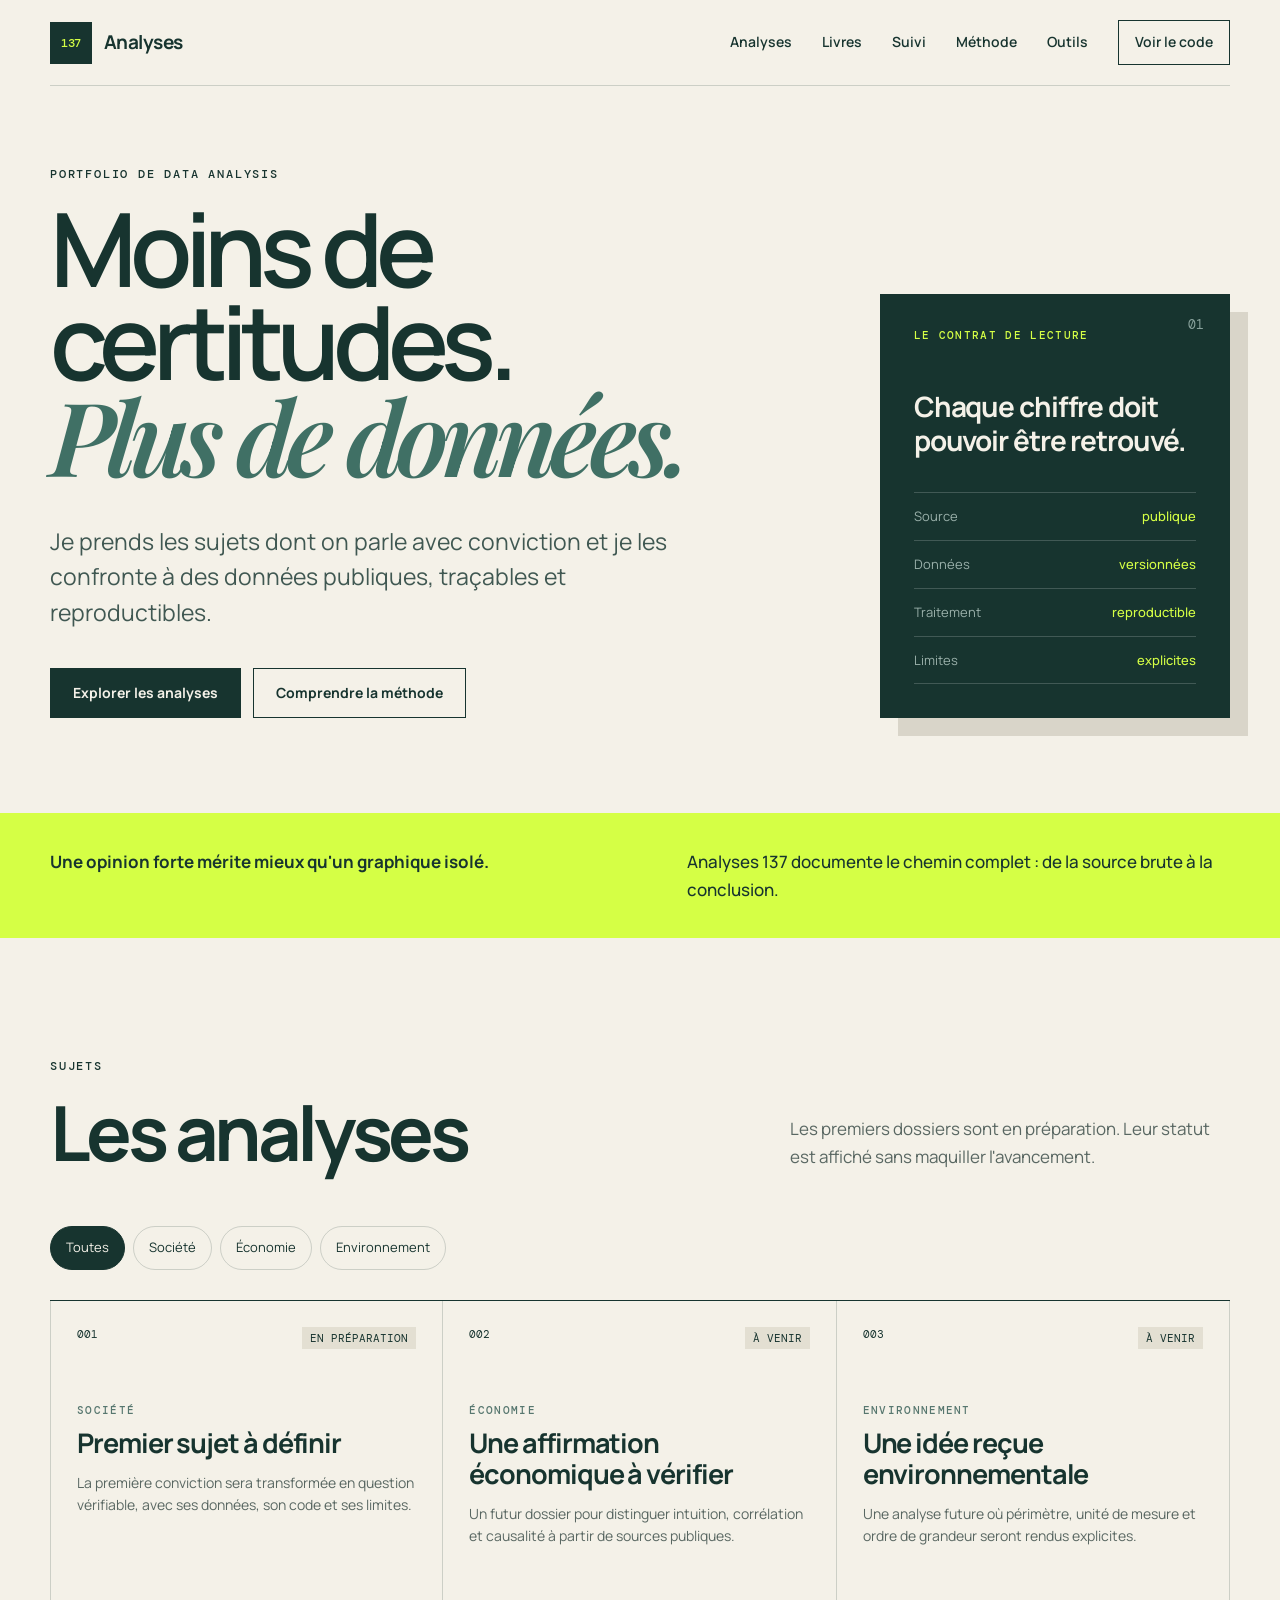
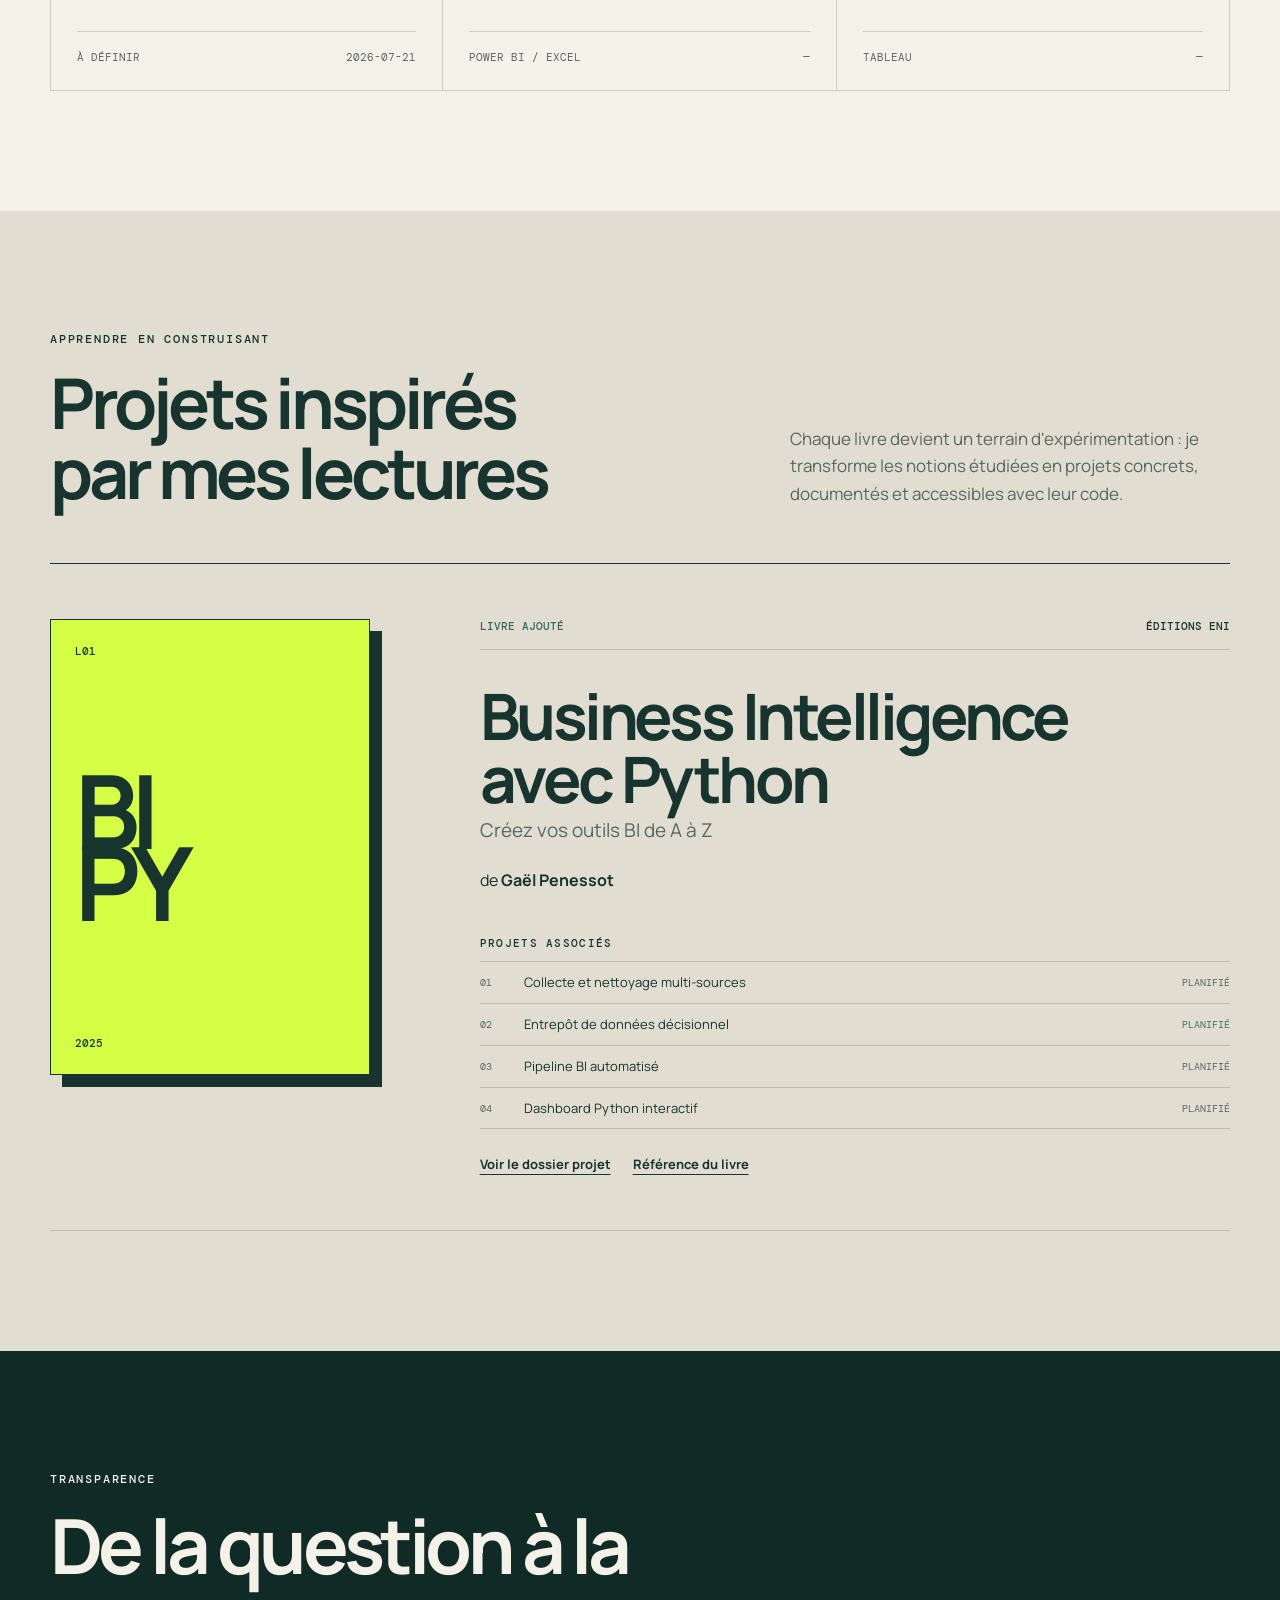
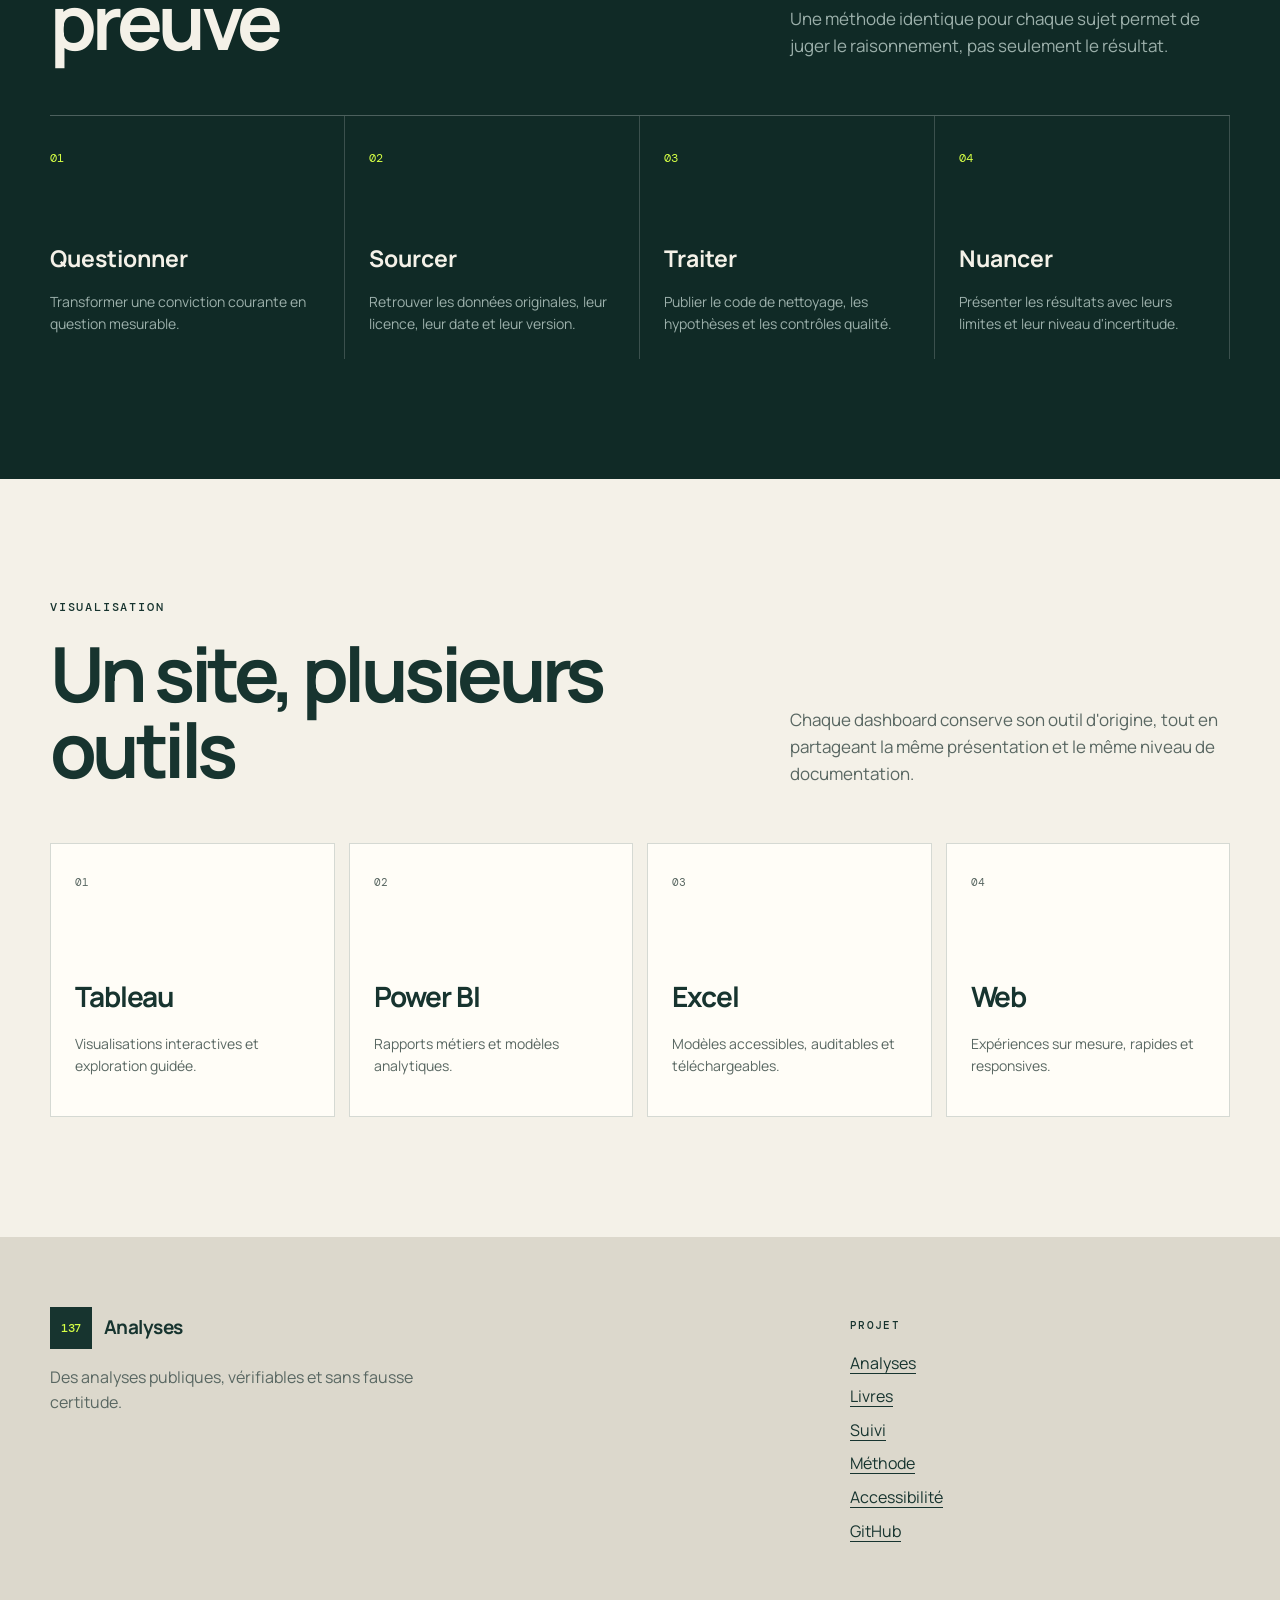
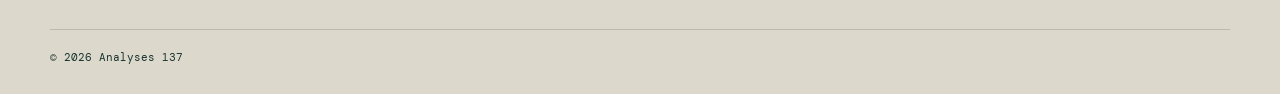
==== commit 769abee0: "Améliorer l'accessibilité et publier la charte" ====
--- a/site/index.html
+++ b/site/index.html
@@ -7,8 +7,8 @@
   <meta name="theme-color" content="#f4f1e8">
   <title>Analyses 137 — Des convictions aux données</title>
   <link rel="icon" href="assets/favicon.svg" type="image/svg+xml">
-  <link rel="stylesheet" href="assets/styles.css">
-  <script src="assets/app.js" defer></script>
+  <link rel="stylesheet" href="assets/styles.css?v=20260814-accessibility">
+  <script src="assets/app.js?v=20260814-accessibility" defer></script>
 </head>
 <body>
   <a class="skip-link" href="#contenu">Aller au contenu</a>
@@ -68,10 +68,10 @@
         <p>Les premiers dossiers sont en préparation. Leur statut est affiché sans maquiller l'avancement.</p>
       </div>
       <div class="filters" role="group" aria-label="Filtrer les analyses">
-        <button class="filter is-active" type="button" data-filter="all">Toutes</button>
-        <button class="filter" type="button" data-filter="societe">Société</button>
-        <button class="filter" type="button" data-filter="economie">Économie</button>
-        <button class="filter" type="button" data-filter="environnement">Environnement</button>
+        <button class="filter is-active" type="button" data-filter="all" aria-pressed="true">Toutes</button>
+        <button class="filter" type="button" data-filter="societe" aria-pressed="false">Société</button>
+        <button class="filter" type="button" data-filter="economie" aria-pressed="false">Économie</button>
+        <button class="filter" type="button" data-filter="environnement" aria-pressed="false">Environnement</button>
       </div>
       <div id="analysis-grid" class="analysis-grid" aria-live="polite"></div>
       <noscript><p>Activez JavaScript pour afficher le catalogue des analyses.</p></noscript>
@@ -123,7 +123,7 @@
   <footer class="site-footer">
     <div class="section-shell footer-grid">
       <div><a class="brand footer-brand" href="#accueil"><span class="brand-mark">137</span><span>Analyses</span></a><p>Des analyses publiques, vérifiables et sans fausse certitude.</p></div>
-      <div><p class="footer-label">Projet</p><a href="#analyses">Analyses</a><a href="#livres">Livres</a><a href="suivi.html">Suivi</a><a href="#methode">Méthode</a><a href="https://github.com/mariocelsonascimento-prog/Analyses-137">GitHub</a></div>
+      <div><p class="footer-label">Projet</p><a href="#analyses">Analyses</a><a href="#livres">Livres</a><a href="suivi.html">Suivi</a><a href="#methode">Méthode</a><a href="accessibilite.html">Accessibilité</a><a href="https://github.com/mariocelsonascimento-prog/Analyses-137">GitHub</a></div>
       <p class="copyright">© <span id="year"></span> Analyses 137</p>
     </div>
   </footer>
--- a/site/assets/styles.css
+++ b/site/assets/styles.css
@@ -1,11 +1,13 @@
 @import url("https://fonts.googleapis.com/css2?family=DM+Mono:wght@400;500&family=Manrope:wght@400;500;600;700&family=Playfair+Display:ital,wght@1,600&display=swap");
 
-:root { --paper:#f4f1e8; --ink:#17342f; --deep:#102a26; --acid:#d5ff45; --line:rgba(23,52,47,.18); --muted:#65736e; --white:#fffdf7; --shell:min(1180px,calc(100% - 40px)); }
+:root { --paper:#f4f1e8; --ink:#17342f; --deep:#102a26; --acid:#d5ff45; --line:rgba(23,52,47,.18); --muted:#596762; --white:#fffdf7; --shell:min(1180px,calc(100% - 40px)); }
 * { box-sizing:border-box; }
 html { scroll-behavior:smooth; }
 body { margin:0; background:var(--paper); color:var(--ink); font-family:"Manrope",sans-serif; line-height:1.6; }
 a { color:inherit; }
 button { font:inherit; }
+.sr-only { position:absolute!important; width:1px!important; height:1px!important; padding:0!important; margin:-1px!important; overflow:hidden!important; clip:rect(0,0,0,0)!important; white-space:nowrap!important; border:0!important; }
+:where(a,button,select):focus-visible { outline:3px solid #8b27ff; outline-offset:4px; border-radius:2px; }
 .skip-link { position:fixed; left:16px; top:-80px; padding:10px 16px; z-index:100; background:var(--acid); color:var(--deep); }
 .skip-link:focus { top:16px; }
 .section-shell { width:var(--shell); margin-inline:auto; }
@@ -17,7 +19,7 @@
 .navigation a:not(.nav-cta):hover { text-decoration:underline; text-underline-offset:5px; }
 .nav-cta { border:1px solid var(--ink); padding:10px 16px; transition:.2s ease; }
 .nav-cta:hover { background:var(--ink); color:var(--paper); }
-.menu-button { display:none; border:1px solid var(--ink); background:transparent; padding:8px 12px; }
+.menu-button { display:none; min-width:44px; min-height:44px; border:1px solid var(--ink); background:transparent; padding:8px 12px; }
 .hero { min-height:690px; display:grid; grid-template-columns:1.55fr .75fr; gap:9%; align-items:center; padding-block:80px 95px; }
 .eyebrow { margin:0 0 20px; font:500 12px "DM Mono",monospace; letter-spacing:.15em; text-transform:uppercase; }
 .hero h1 { margin:0; max-width:820px; font-size:clamp(58px,8vw,112px); line-height:.91; letter-spacing:-.07em; font-weight:600; }
@@ -45,7 +47,7 @@
 .section-heading h2 { margin:0; font-size:clamp(44px,6vw,76px); line-height:1; letter-spacing:-.06em; }
 .section-heading > p { margin:0; color:var(--muted); font-size:17px; }
 .filters { display:flex; gap:8px; flex-wrap:wrap; margin-bottom:30px; }
-.filter { padding:9px 15px; border:1px solid var(--line); border-radius:99px; background:transparent; color:var(--ink); cursor:pointer; font-size:13px; }
+.filter { min-height:44px; padding:9px 15px; border:1px solid var(--line); border-radius:99px; background:transparent; color:var(--ink); cursor:pointer; font-size:13px; }
 .filter:hover,.filter.is-active { background:var(--ink); border-color:var(--ink); color:var(--paper); }
 .analysis-grid { display:grid; grid-template-columns:repeat(3,1fr); border-top:1px solid var(--ink); }
 .analysis-card { min-height:390px; padding:26px; border-right:1px solid var(--line); border-bottom:1px solid var(--line); display:flex; flex-direction:column; text-decoration:none; transition:background .2s,transform .2s; }
@@ -122,7 +124,8 @@
 .tracker-heading > p { margin:0; color:var(--muted); }
 .project-list { border-top:1px solid var(--ink); }
 .project-row { display:grid; grid-template-columns:100px 1fr 180px; gap:28px; align-items:center; padding:27px 0; border-bottom:1px solid var(--line); }
-.project-code { font:500 12px "DM Mono",monospace; color:#477168; }
+.project-code { display:flex; align-items:center; gap:10px; font:500 12px "DM Mono",monospace; color:var(--ink); }
+.project-code i,.ticket-project i { display:inline-block; flex:0 0 auto; width:10px; height:10px; border-radius:50%; background:var(--project-color); border:1px solid rgba(16,42,38,.45); }
 .project-title-line { display:flex; align-items:center; gap:13px; }
 .project-title-line h3 { margin:0; font-size:20px; letter-spacing:-.025em; }
 .project-title-line span { padding:3px 8px; border:1px solid var(--line); border-radius:99px; font:500 9px "DM Mono",monospace; text-transform:uppercase; }
@@ -130,18 +133,21 @@
 .project-progress { text-align:right; }
 .project-progress strong { font-size:24px; }
 .project-progress > span { display:block; color:var(--muted); font:400 10px "DM Mono",monospace; }
+.project-row .progress-track i { background:var(--project-color); }
 .board-filters { display:flex; flex-direction:column; gap:7px; }
 .board-filters label { color:#9cb0ab; font:500 10px "DM Mono",monospace; text-transform:uppercase; }
-.board-filters select { width:100%; padding:11px 13px; border:1px solid rgba(255,255,255,.3); background:#183a34; color:var(--paper); font:500 12px "DM Mono",monospace; }
+.board-filters select { width:100%; min-height:44px; padding:11px 13px; border:1px solid rgba(255,255,255,.45); background:#183a34; color:var(--paper); font:500 12px "DM Mono",monospace; }
 .kanban-board { display:grid; grid-template-columns:repeat(5,minmax(230px,1fr)); gap:12px; overflow-x:auto; padding-bottom:16px; }
 .kanban-column { min-height:410px; background:#173731; border:1px solid rgba(255,255,255,.15); }
 .kanban-column > header { display:flex; justify-content:space-between; align-items:center; padding:14px; border-bottom:1px solid rgba(255,255,255,.15); }
 .kanban-column h3 { margin:0; font-size:12px; text-transform:uppercase; letter-spacing:.08em; }
 .kanban-column header span { display:grid; place-items:center; width:22px; height:22px; border-radius:50%; background:rgba(255,255,255,.1); font:400 10px "DM Mono",monospace; }
 .ticket-list { padding:9px; }
-.ticket { margin-bottom:9px; padding:14px; background:var(--paper); color:var(--ink); border-left:3px solid var(--acid); }
+.ticket { margin-bottom:9px; padding:14px; background:var(--paper); color:var(--ink); border-left:4px solid var(--project-color); }
 .ticket-tags,.ticket footer { display:flex; justify-content:space-between; align-items:center; gap:10px; }
 .ticket-tags span,.priority { font:500 9px "DM Mono",monospace; text-transform:uppercase; }
+.ticket-project { display:flex; align-items:center; gap:6px; }
+.ticket-project i { width:8px; height:8px; }
 .priority { font-style:normal; color:var(--muted); }
 .priority-haute { color:#a73b31; }
 .priority-moyenne { color:#8b6119; }
@@ -156,6 +162,28 @@
 .incident-table td:nth-child(2) span,.incident-table td:nth-child(2) small { display:block; }
 .incident-table td:nth-child(2) small { max-width:550px; margin-top:5px; color:var(--muted); }
 .incident-status { padding:4px 8px; background:#dce7dc; color:#285944; font:500 9px "DM Mono",monospace; text-transform:uppercase; }
+.policy-main { padding-block:75px 110px; }
+.policy-hero { display:grid; grid-template-columns:1.25fr .75fr; gap:8%; align-items:end; padding-bottom:80px; border-bottom:1px solid var(--ink); }
+.policy-hero .eyebrow { grid-column:1/-1; }
+.policy-hero h1 { margin:0; font-size:clamp(55px,8vw,105px); line-height:.91; letter-spacing:-.07em; }
+.policy-hero h1 em { font-family:"Playfair Display",serif; color:#407065; }
+.policy-hero > p:last-child { margin:0; color:var(--muted); font-size:18px; }
+.policy-main > section { display:grid; grid-template-columns:minmax(190px,.55fr) 1.45fr; gap:8%; padding-block:60px; border-bottom:1px solid var(--line); }
+.policy-main h2 { margin:0; font-size:27px; letter-spacing:-.04em; }
+.policy-main section > p { margin-top:0; }
+.policy-callout { padding:25px; background:var(--white); border-left:5px solid var(--acid); }
+.policy-callout strong { font-size:20px; }
+.commitment-grid { display:grid; grid-template-columns:1fr 1fr; gap:12px; }
+.commitment-grid article { padding:22px; background:var(--white); border:1px solid var(--line); }
+.commitment-grid span { font:500 10px "DM Mono",monospace; color:var(--muted); }
+.commitment-grid h3 { margin:35px 0 8px; font-size:20px; }
+.commitment-grid p { margin:0; color:var(--muted); font-size:13px; }
+.policy-list { margin:0; padding:0; list-style:none; border-top:1px solid var(--line); }
+.policy-list li { padding:12px 0 12px 27px; border-bottom:1px solid var(--line); position:relative; }
+.policy-list li::before { content:"✓"; position:absolute; left:0; font-weight:700; }
+.policy-links { display:flex; flex-wrap:wrap; gap:12px; }
+.policy-links a { padding:10px 14px; border:1px solid var(--ink); font-weight:700; text-underline-offset:4px; }
+.policy-update { margin-top:35px; color:var(--muted); font:500 10px "DM Mono",monospace; text-transform:uppercase; }
 @media (max-width:900px) {
   .tracker-hero { grid-template-columns:1fr; }
   .tracker-summary { grid-template-columns:1fr 1fr; }
@@ -190,8 +218,12 @@
   .project-row { grid-template-columns:1fr; gap:10px; }
   .project-progress { text-align:left; }
   .kanban-board { margin-right:-14px; }
+  .policy-hero,.policy-main > section,.commitment-grid { grid-template-columns:1fr; }
+  .policy-hero { align-items:start; }
   .analysis-card { min-height:340px; border-left:1px solid var(--line); }
   .method-grid li,.method-grid li + li { padding:28px 0; border-right:0; border-bottom:1px solid rgba(255,255,255,.18); }
   .method-grid h3 { margin-top:38px; }
 }
 @media (prefers-reduced-motion:reduce) { html { scroll-behavior:auto; } *,*::before,*::after { transition:none!important; } }
+@media (prefers-contrast:more) { :root { --line:rgba(16,42,38,.5); --muted:#42514d; } .status,.incident-status { border:1px solid currentColor; } }
+@media (forced-colors:active) { .brand-mark,.button-primary,.filter.is-active { border:2px solid ButtonText; } .project-code i,.ticket-project i { forced-color-adjust:none; } }
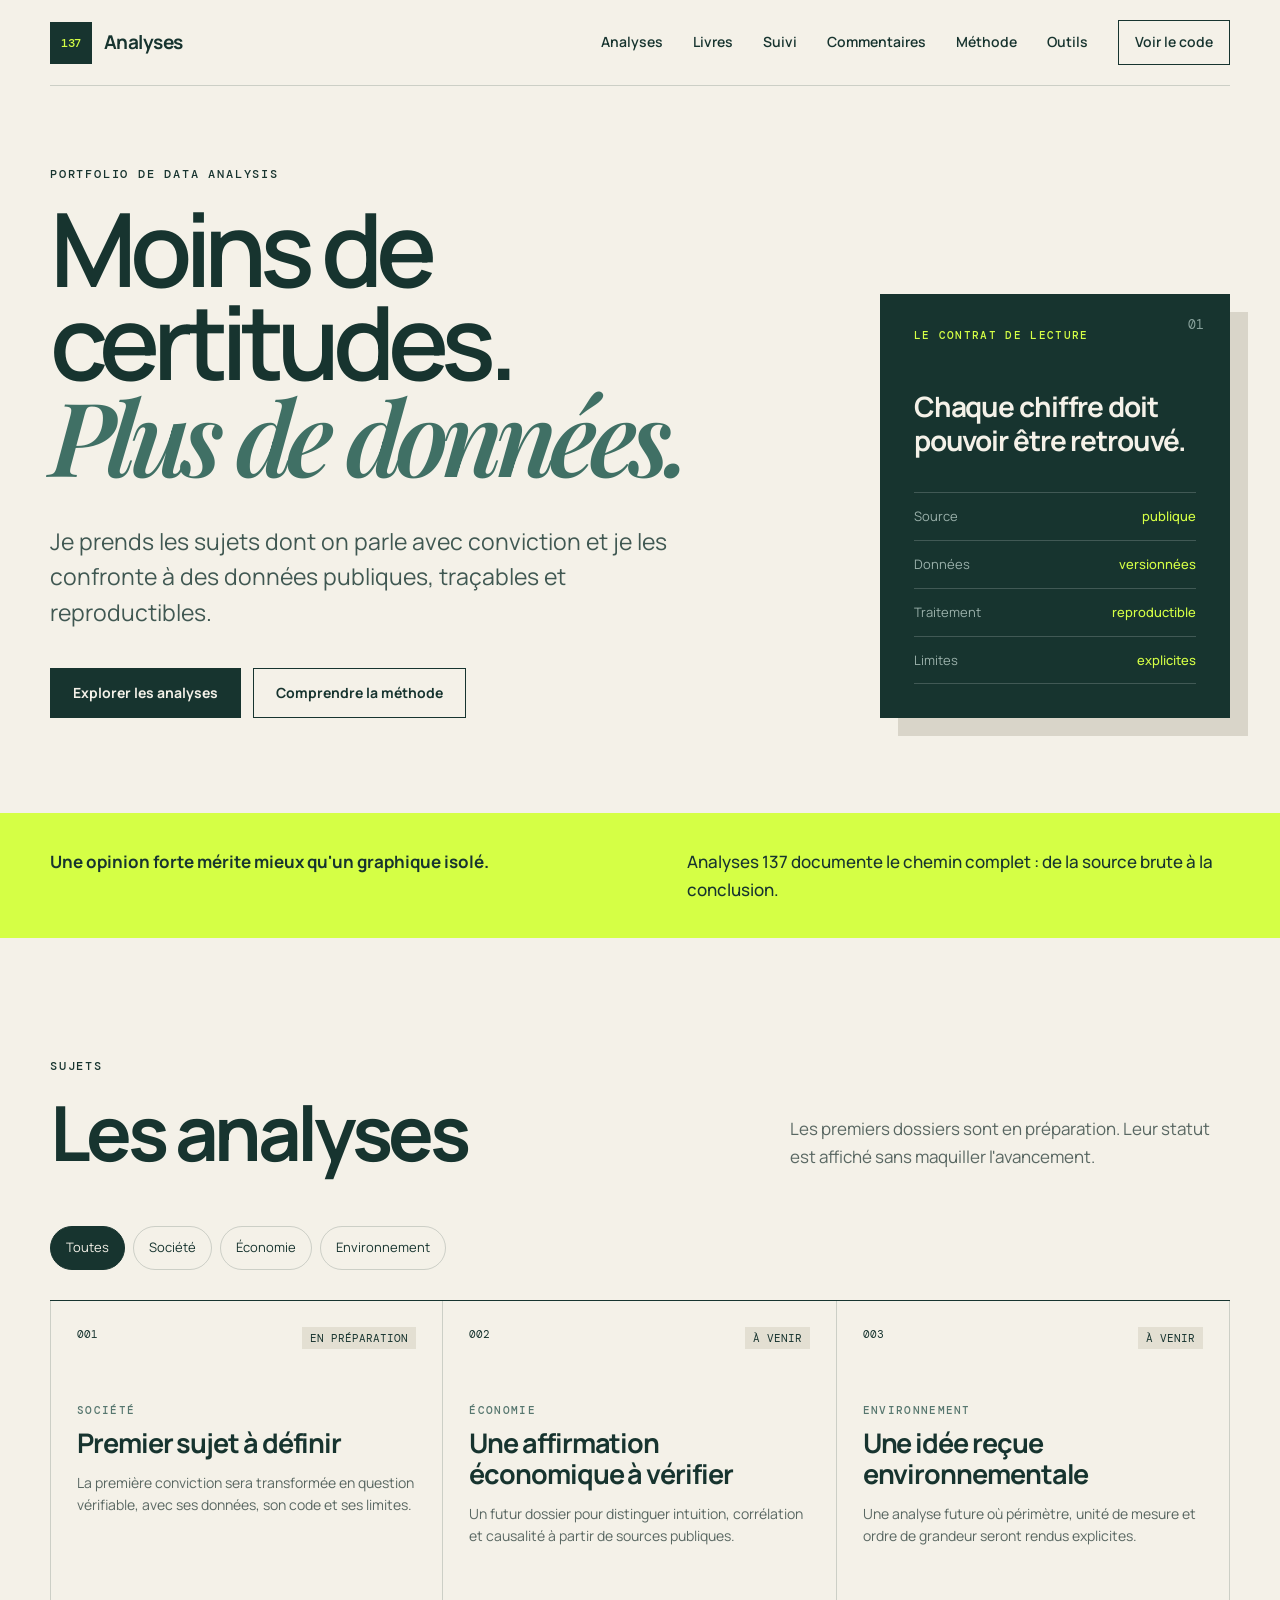
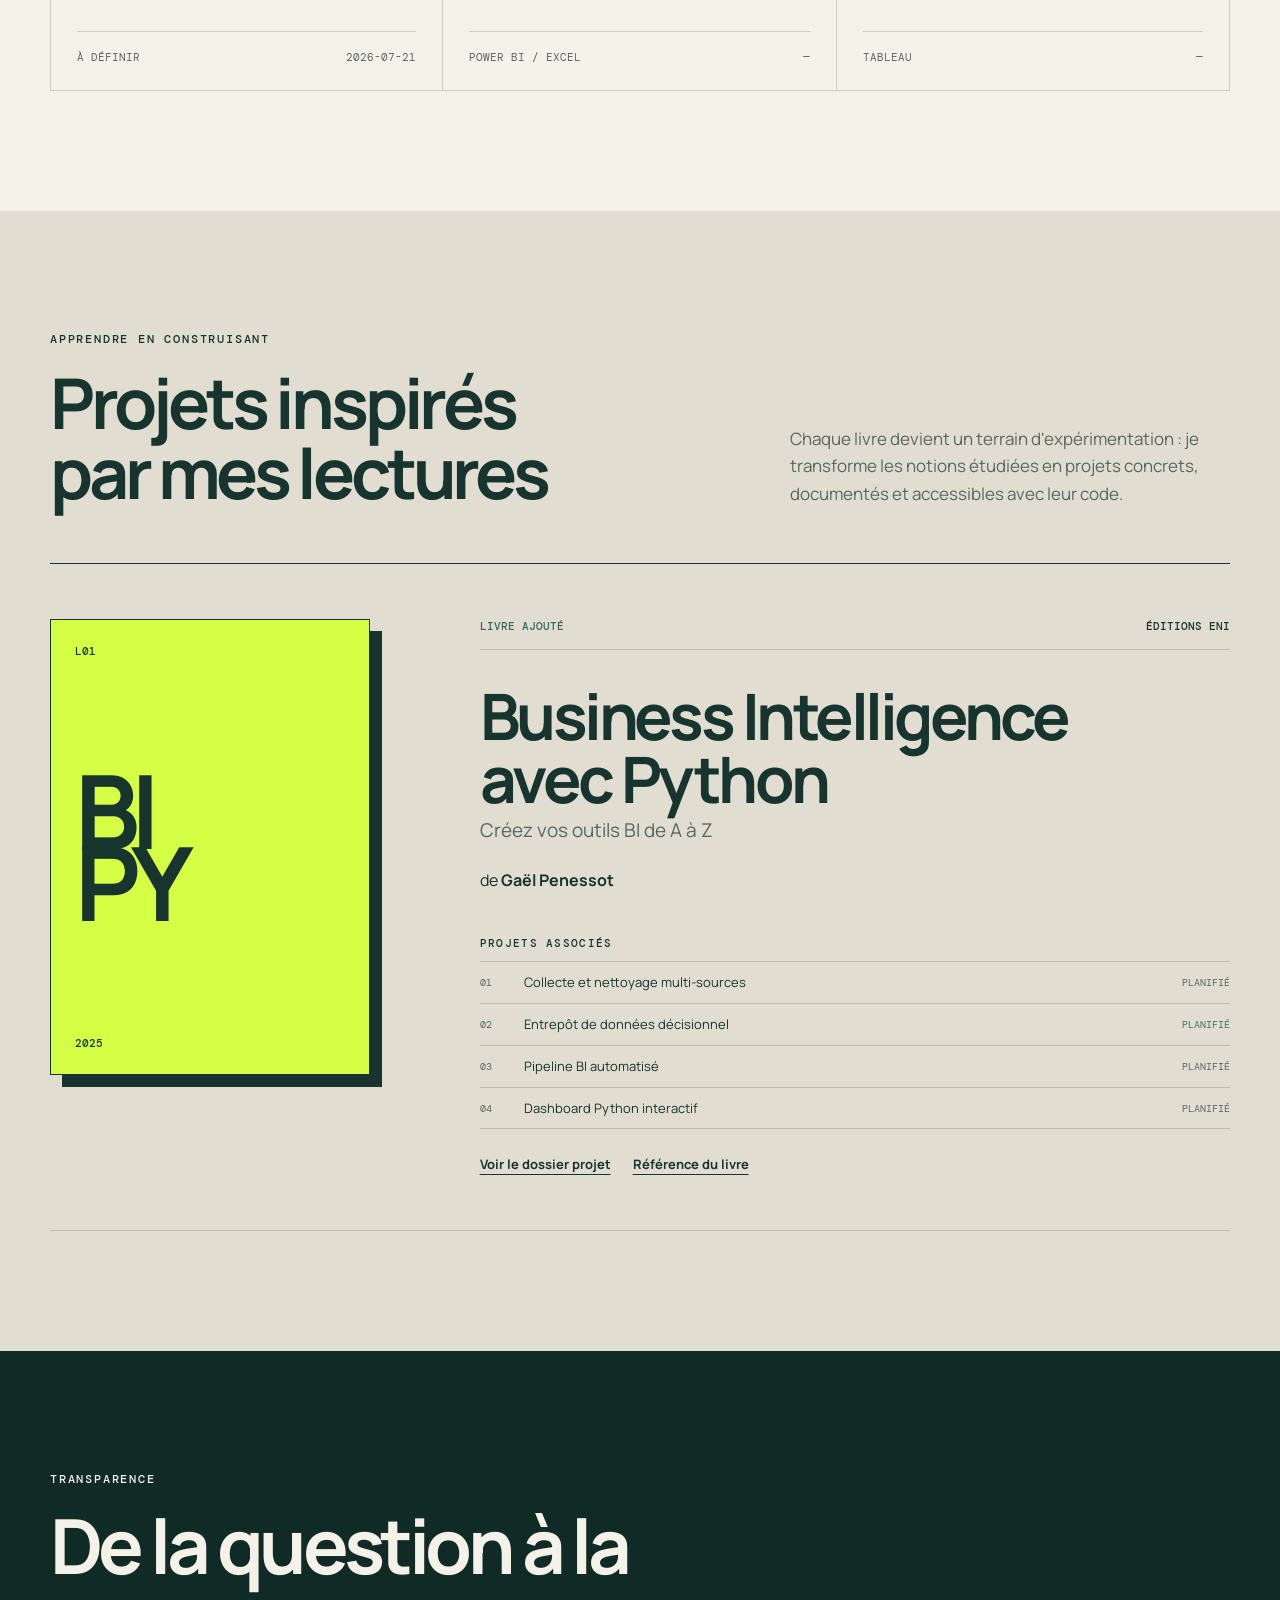
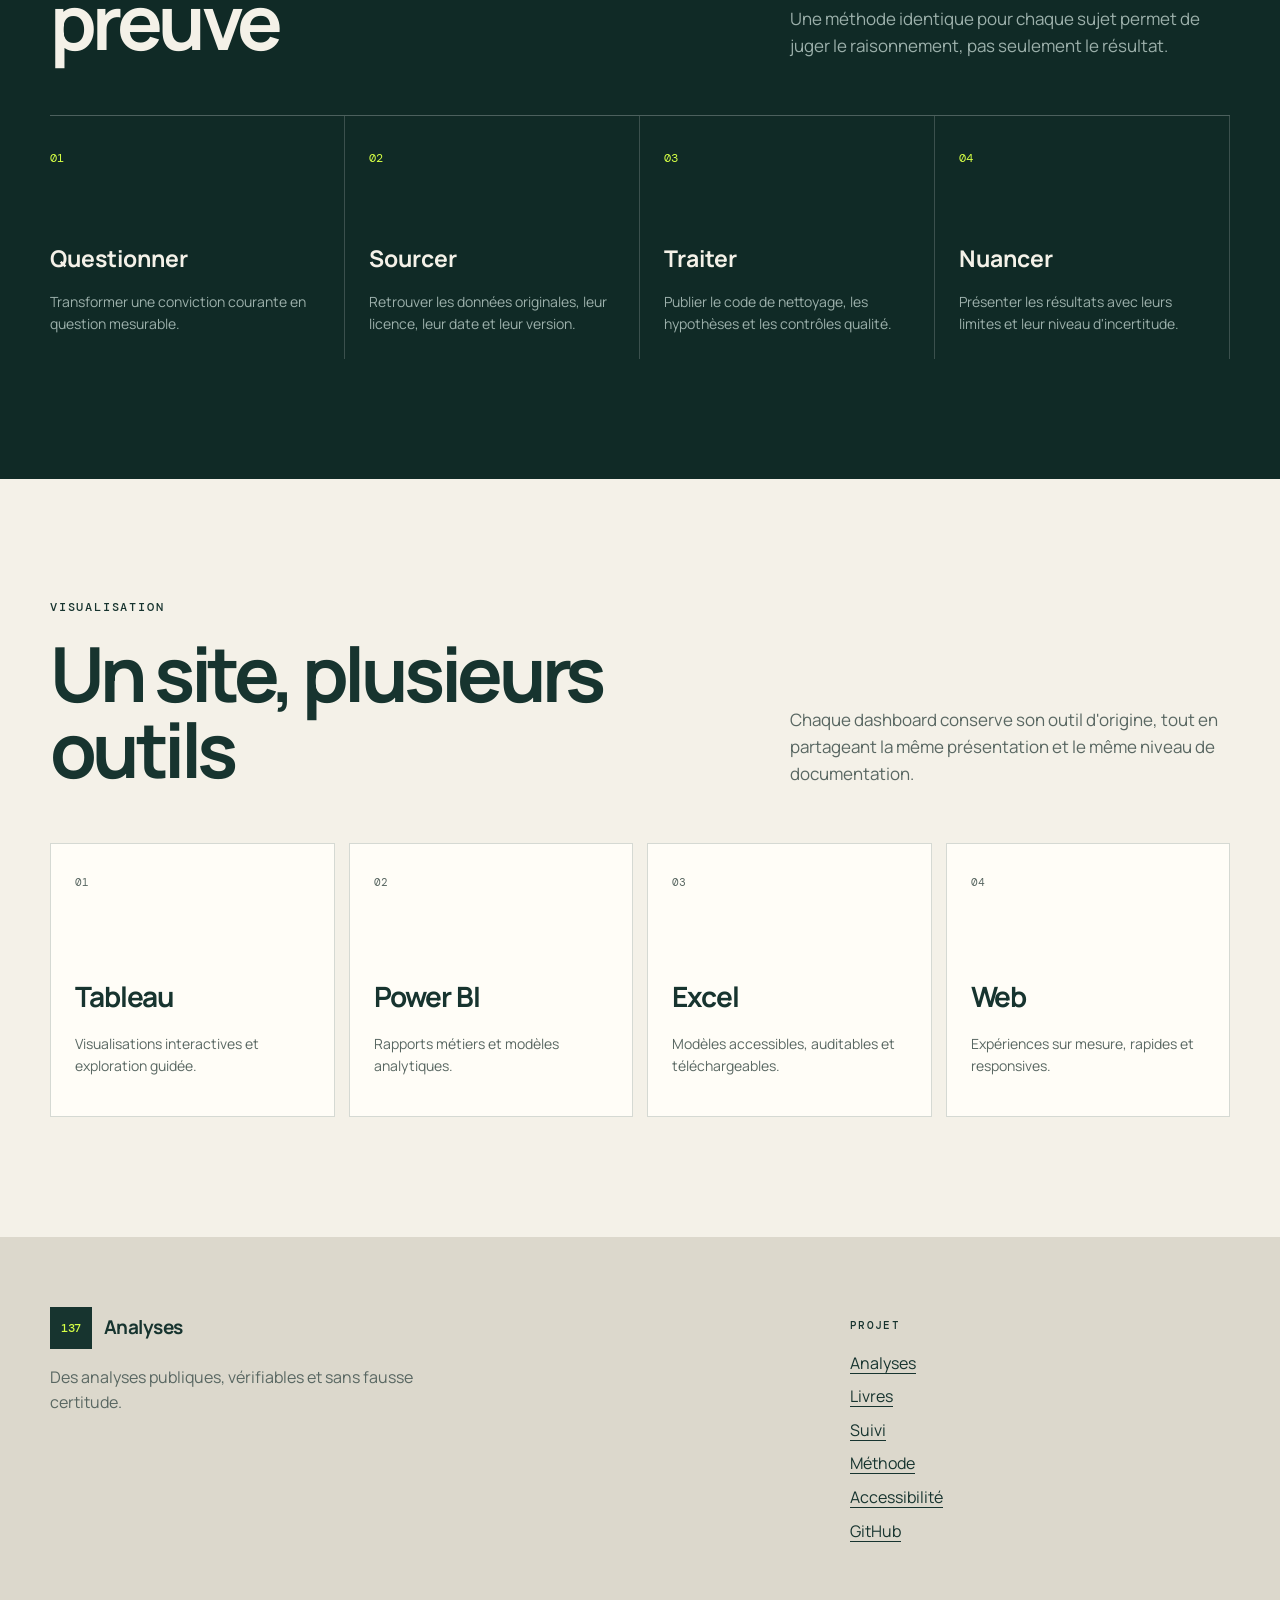
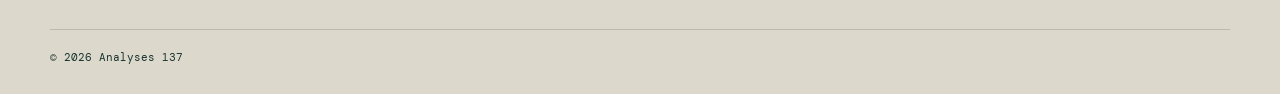
==== commit 305ce346: "Ajouter les commentaires modérés avec GitHub" ====
--- a/site/index.html
+++ b/site/index.html
@@ -22,6 +22,7 @@
       <a href="#analyses">Analyses</a>
       <a href="#livres">Livres</a>
       <a href="suivi.html">Suivi</a>
+      <a href="suivi.html#commentaires">Commentaires</a>
       <a href="#methode">Méthode</a>
       <a href="#outils">Outils</a>
       <a class="nav-cta" href="https://github.com/mariocelsonascimento-prog/Analyses-137">Voir le code</a>
--- a/site/assets/styles.css
+++ b/site/assets/styles.css
@@ -138,22 +138,26 @@
 .board-filters label { color:#9cb0ab; font:500 10px "DM Mono",monospace; text-transform:uppercase; }
 .board-filters select { width:100%; min-height:44px; padding:11px 13px; border:1px solid rgba(255,255,255,.45); background:#183a34; color:var(--paper); font:500 12px "DM Mono",monospace; }
 .kanban-board { display:grid; grid-template-columns:repeat(5,minmax(230px,1fr)); gap:12px; overflow-x:auto; padding-bottom:16px; }
-.kanban-column { min-height:410px; background:#173731; border:1px solid rgba(255,255,255,.15); }
+.kanban-column { height:clamp(410px,65vh,640px); display:flex; flex-direction:column; background:#173731; border:1px solid rgba(255,255,255,.15); }
 .kanban-column > header { display:flex; justify-content:space-between; align-items:center; padding:14px; border-bottom:1px solid rgba(255,255,255,.15); }
 .kanban-column h3 { margin:0; font-size:12px; text-transform:uppercase; letter-spacing:.08em; }
 .kanban-column header span { display:grid; place-items:center; width:22px; height:22px; border-radius:50%; background:rgba(255,255,255,.1); font:400 10px "DM Mono",monospace; }
-.ticket-list { padding:9px; }
-.ticket { margin-bottom:9px; padding:14px; background:var(--paper); color:var(--ink); border-left:4px solid var(--project-color); }
-.ticket-tags,.ticket footer { display:flex; justify-content:space-between; align-items:center; gap:10px; }
+.ticket-list { flex:1; min-height:0; padding:9px; overflow-y:auto; overscroll-behavior:contain; scrollbar-width:thin; scrollbar-color:#6e8f87 #173731; }
+.ticket-list::-webkit-scrollbar { width:9px; }
+.ticket-list::-webkit-scrollbar-track { background:#173731; }
+.ticket-list::-webkit-scrollbar-thumb { background:#6e8f87; border:2px solid #173731; border-radius:10px; }
+.ticket { width:100%; margin-bottom:9px; padding:14px; text-align:left; font-family:inherit; background:var(--paper); color:var(--ink); border:0; border-left:4px solid var(--project-color); cursor:pointer; transition:transform .15s ease,box-shadow .15s ease; }
+.ticket:hover { transform:translateY(-2px); box-shadow:0 5px 0 rgba(0,0,0,.16); }
+.ticket-tags,.ticket-footer { display:flex; justify-content:space-between; align-items:center; gap:10px; }
 .ticket-tags span,.priority { font:500 9px "DM Mono",monospace; text-transform:uppercase; }
 .ticket-project { display:flex; align-items:center; gap:6px; }
 .ticket-project i { width:8px; height:8px; }
 .priority { font-style:normal; color:var(--muted); }
 .priority-haute { color:#a73b31; }
 .priority-moyenne { color:#8b6119; }
-.ticket h4 { margin:21px 0 25px; font-size:14px; line-height:1.35; }
-.ticket footer { padding-top:10px; border-top:1px solid var(--line); font:400 9px "DM Mono",monospace; }
-.ticket footer time { color:var(--muted); }
+.ticket-title { display:block; margin:21px 0 25px; font-size:14px; line-height:1.35; font-weight:700; }
+.ticket-footer { padding-top:10px; border-top:1px solid var(--line); font:400 9px "DM Mono",monospace; }
+.ticket-footer time { color:var(--muted); }
 .empty-column { padding:15px 5px; color:#829c96; font-size:12px; }
 .incident-table-wrap { overflow-x:auto; }
 .incident-table { width:100%; border-collapse:collapse; border-top:1px solid var(--ink); font-size:13px; }
@@ -162,6 +166,42 @@
 .incident-table td:nth-child(2) span,.incident-table td:nth-child(2) small { display:block; }
 .incident-table td:nth-child(2) small { max-width:550px; margin-top:5px; color:var(--muted); }
 .incident-status { padding:4px 8px; background:#dce7dc; color:#285944; font:500 9px "DM Mono",monospace; text-transform:uppercase; }
+.ticket-dialog { width:min(720px,calc(100% - 28px)); max-height:calc(100vh - 40px); padding:34px; color:var(--ink); background:var(--paper); border:1px solid var(--ink); box-shadow:18px 18px 0 rgba(0,0,0,.24); }
+.ticket-dialog::backdrop { background:rgba(7,24,21,.72); backdrop-filter:blur(3px); }
+.dialog-header { display:flex; justify-content:space-between; align-items:start; gap:20px; }
+.dialog-header .eyebrow { margin:8px 0 0; }
+.dialog-close { min-width:44px; min-height:44px; padding:8px 13px; background:transparent; border:1px solid var(--ink); cursor:pointer; }
+.dialog-project { display:flex; align-items:center; gap:9px; margin-top:32px; font:500 11px "DM Mono",monospace; text-transform:uppercase; }
+.dialog-project i { width:11px; height:11px; border-radius:50%; background:var(--project-color); border:1px solid var(--ink); }
+.ticket-dialog > h2 { margin:16px 0 30px; font-size:clamp(32px,5vw,54px); line-height:1; letter-spacing:-.05em; }
+.dialog-meta { display:grid; grid-template-columns:repeat(4,1fr); border:1px solid var(--line); }
+.dialog-meta > span { padding:12px; border-right:1px solid var(--line); }
+.dialog-meta > span:last-child { border-right:0; }
+.dialog-meta small,.dialog-meta strong { display:block; }
+.dialog-meta small { color:var(--muted); font:500 9px "DM Mono",monospace; text-transform:uppercase; }
+.dialog-meta strong { margin-top:5px; font-size:12px; }
+.ticket-dialog section { margin-top:30px; }
+.ticket-dialog section h3 { margin:0 0 8px; font-size:15px; }
+.ticket-dialog section p { margin:0; color:var(--muted); }
+.ticket-dialog ul { margin:0; padding:0; list-style:none; border-top:1px solid var(--line); }
+.ticket-dialog li { padding:10px 0 10px 25px; border-bottom:1px solid var(--line); position:relative; }
+.ticket-dialog li::before { content:"✓"; position:absolute; left:0; font-weight:700; }
+.comments-section { padding-block:105px; background:#dedace; border-top:1px solid var(--line); }
+.comments-toolbar { display:flex; align-items:end; justify-content:space-between; gap:25px; padding:22px; background:var(--white); border:1px solid var(--ink); }
+.comments-toolbar > div { display:flex; flex-direction:column; gap:7px; min-width:min(100%,360px); }
+.comments-toolbar label { font:500 10px "DM Mono",monospace; text-transform:uppercase; color:var(--muted); }
+.comments-toolbar select { min-height:44px; padding:10px 12px; background:var(--paper); border:1px solid var(--ink); color:var(--ink); }
+.comments-notice { max-width:850px; margin:20px 0 36px; color:var(--muted); font-size:13px; }
+.comments-list { display:grid; grid-template-columns:repeat(2,1fr); gap:12px; }
+.public-comment { min-height:220px; padding:23px; display:flex; flex-direction:column; background:var(--white); border:1px solid var(--line); }
+.public-comment header { display:flex; justify-content:space-between; gap:20px; padding-bottom:14px; border-bottom:1px solid var(--line); }
+.public-comment header > div { display:flex; align-items:center; gap:10px; }
+.public-comment header strong { font-size:13px; }
+.public-comment time,.comment-project { font:500 9px "DM Mono",monospace; text-transform:uppercase; color:var(--muted); }
+.comment-project { padding:3px 6px; border:1px solid var(--line); color:var(--ink); }
+.public-comment > p { white-space:pre-wrap; }
+.public-comment > a { margin-top:auto; font-size:12px; font-weight:700; text-underline-offset:4px; }
+.comments-loading,.comments-empty { grid-column:1/-1; padding:30px; border:1px solid var(--line); background:var(--white); }
 .policy-main { padding-block:75px 110px; }
 .policy-hero { display:grid; grid-template-columns:1.25fr .75fr; gap:8%; align-items:end; padding-bottom:80px; border-bottom:1px solid var(--ink); }
 .policy-hero .eyebrow { grid-column:1/-1; }
@@ -219,6 +259,11 @@
   .project-progress { text-align:left; }
   .kanban-board { margin-right:-14px; }
   .policy-hero,.policy-main > section,.commitment-grid { grid-template-columns:1fr; }
+  .dialog-meta { grid-template-columns:1fr 1fr; }
+  .dialog-meta > span:nth-child(2) { border-right:0; }
+  .dialog-meta > span:nth-child(-n+2) { border-bottom:1px solid var(--line); }
+  .comments-toolbar { align-items:stretch; flex-direction:column; }
+  .comments-list { grid-template-columns:1fr; }
   .policy-hero { align-items:start; }
   .analysis-card { min-height:340px; border-left:1px solid var(--line); }
   .method-grid li,.method-grid li + li { padding:28px 0; border-right:0; border-bottom:1px solid rgba(255,255,255,.18); }
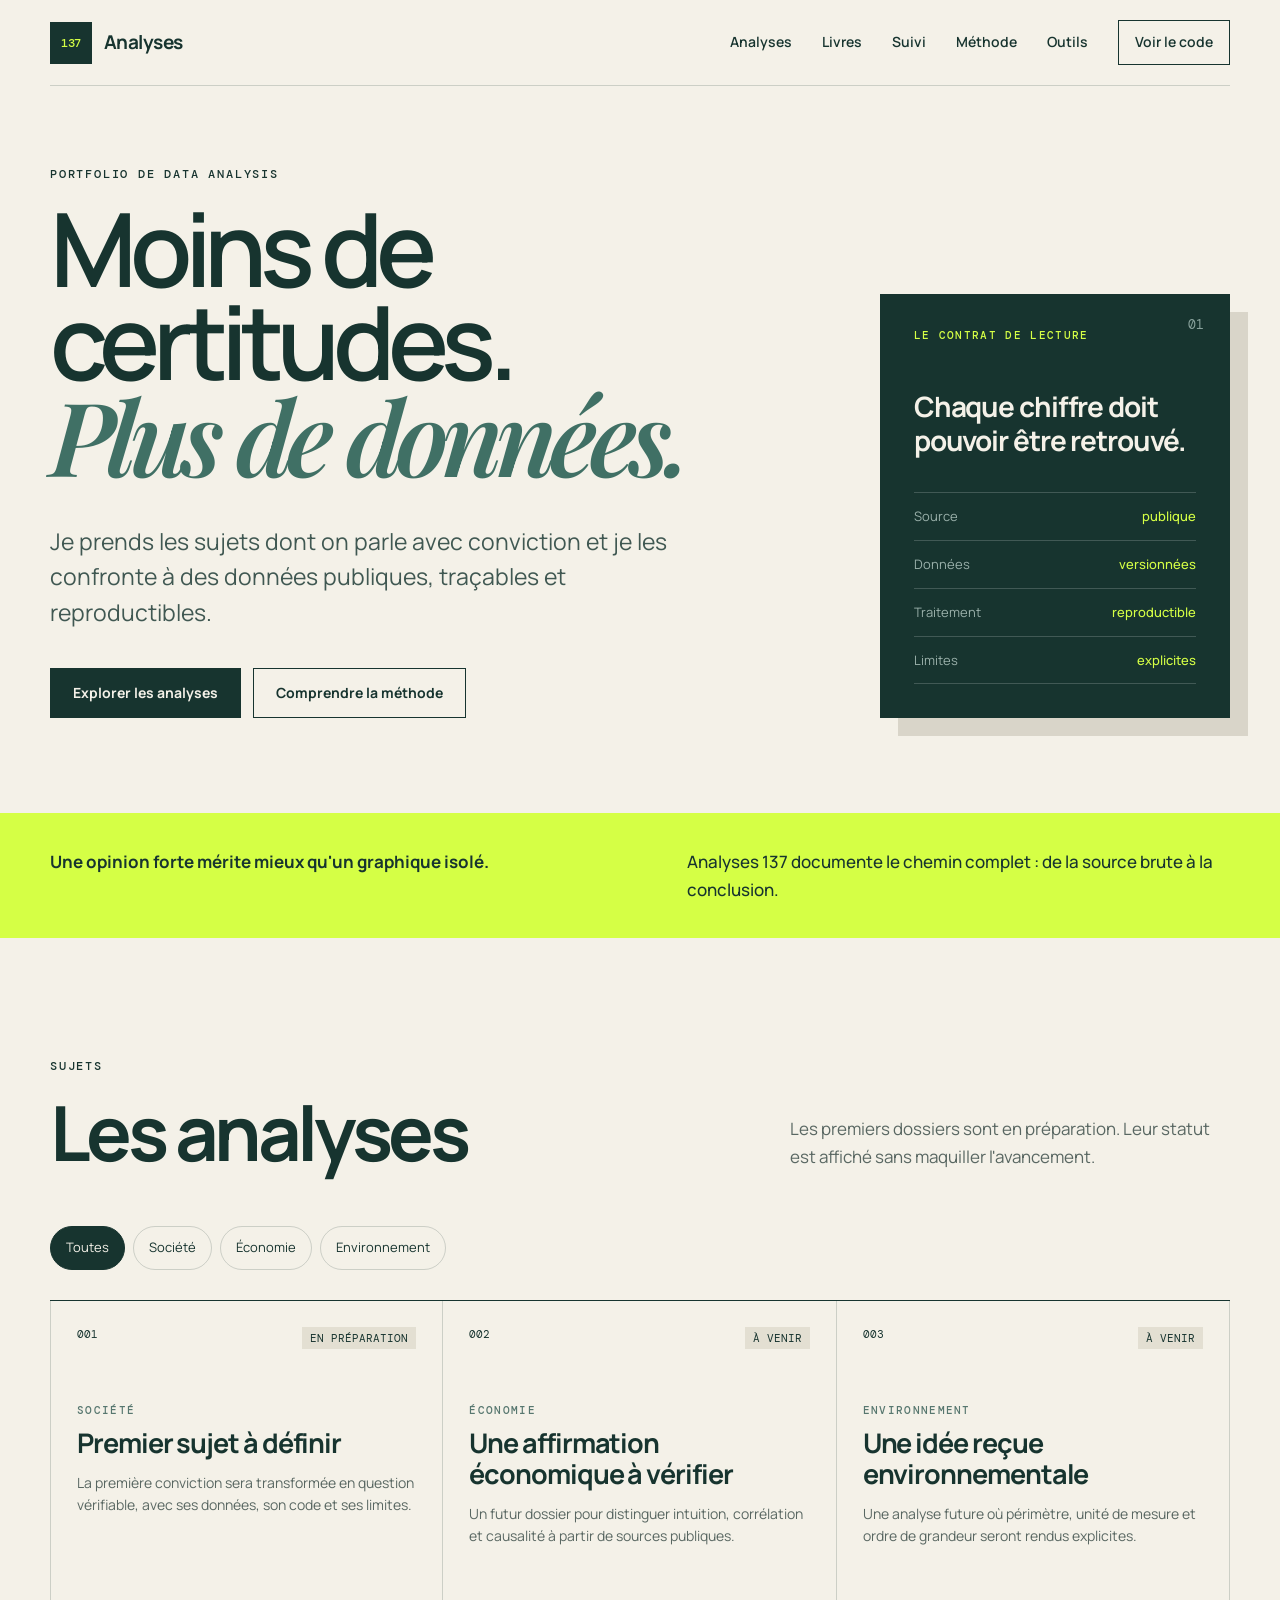
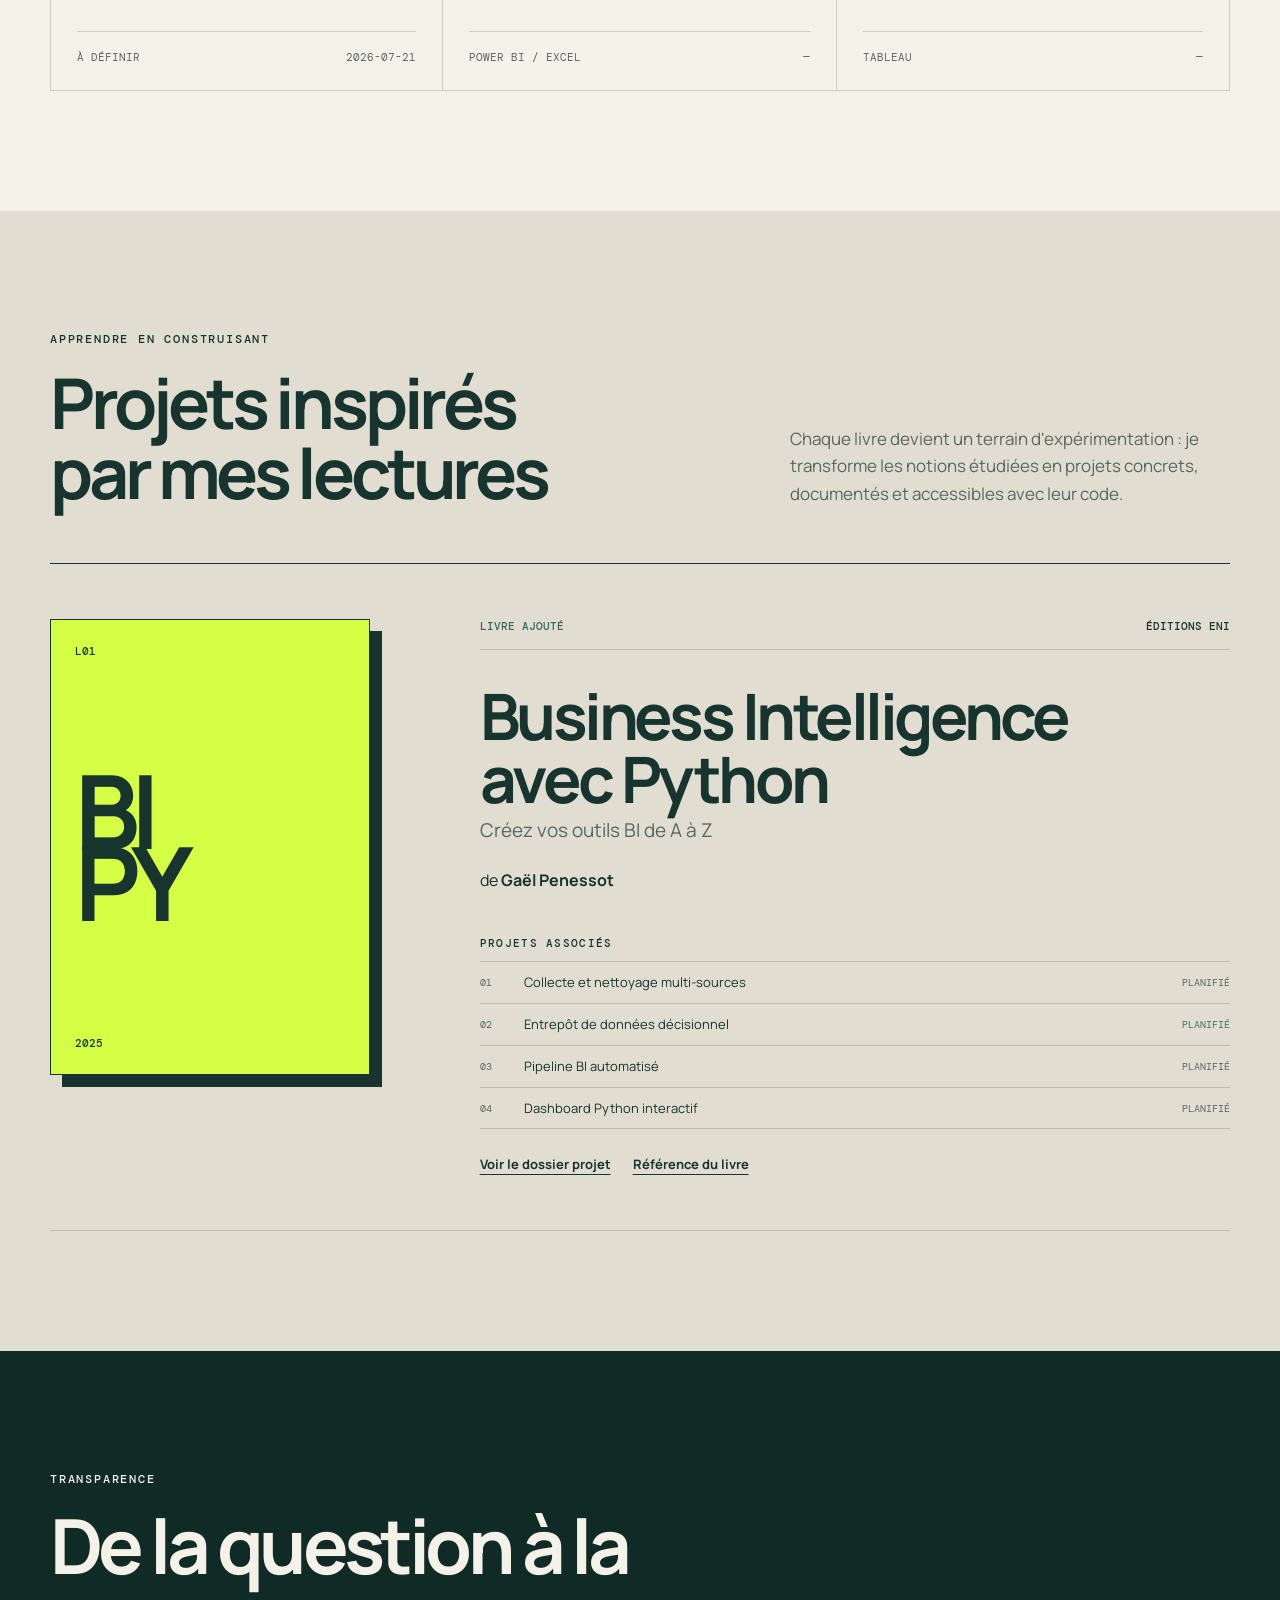
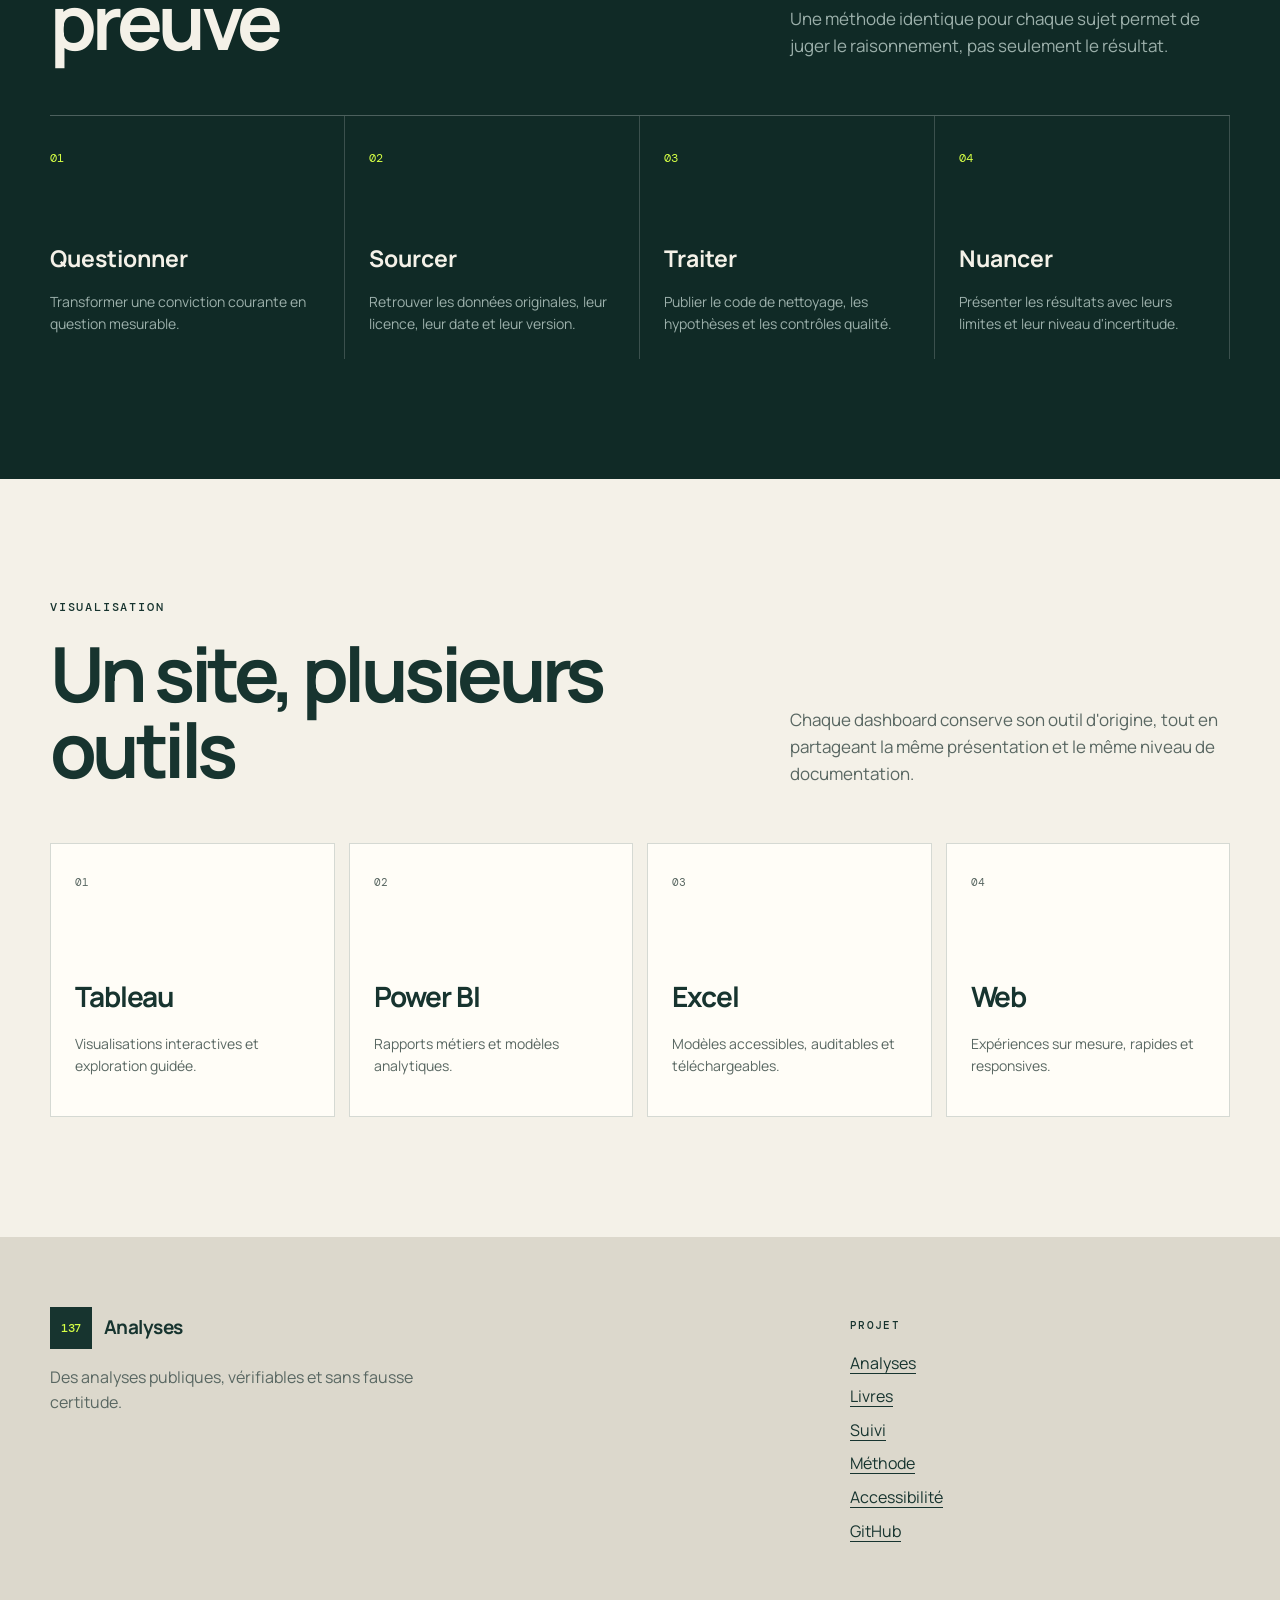
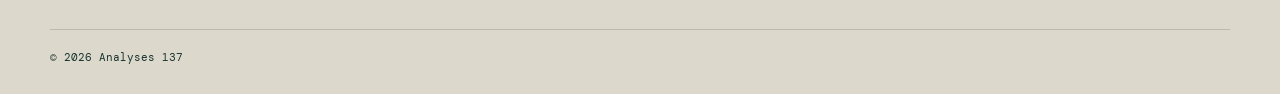
==== commit c40d66e9: "Intégrer les commentaires directement aux projets" ====
--- a/site/index.html
+++ b/site/index.html
@@ -22,7 +22,6 @@
       <a href="#analyses">Analyses</a>
       <a href="#livres">Livres</a>
       <a href="suivi.html">Suivi</a>
-      <a href="suivi.html#commentaires">Commentaires</a>
       <a href="#methode">Méthode</a>
       <a href="#outils">Outils</a>
       <a class="nav-cta" href="https://github.com/mariocelsonascimento-prog/Analyses-137">Voir le code</a>
--- a/site/assets/styles.css
+++ b/site/assets/styles.css
@@ -186,22 +186,25 @@
 .ticket-dialog ul { margin:0; padding:0; list-style:none; border-top:1px solid var(--line); }
 .ticket-dialog li { padding:10px 0 10px 25px; border-bottom:1px solid var(--line); position:relative; }
 .ticket-dialog li::before { content:"✓"; position:absolute; left:0; font-weight:700; }
-.comments-section { padding-block:105px; background:#dedace; border-top:1px solid var(--line); }
-.comments-toolbar { display:flex; align-items:end; justify-content:space-between; gap:25px; padding:22px; background:var(--white); border:1px solid var(--ink); }
-.comments-toolbar > div { display:flex; flex-direction:column; gap:7px; min-width:min(100%,360px); }
-.comments-toolbar label { font:500 10px "DM Mono",monospace; text-transform:uppercase; color:var(--muted); }
-.comments-toolbar select { min-height:44px; padding:10px 12px; background:var(--paper); border:1px solid var(--ink); color:var(--ink); }
-.comments-notice { max-width:850px; margin:20px 0 36px; color:var(--muted); font-size:13px; }
-.comments-list { display:grid; grid-template-columns:repeat(2,1fr); gap:12px; }
-.public-comment { min-height:220px; padding:23px; display:flex; flex-direction:column; background:var(--white); border:1px solid var(--line); }
+.project-comments { grid-column:2/-1; width:100%; margin-top:4px; border-top:1px solid var(--line); }
+.project-comments summary { min-height:48px; display:flex; align-items:center; justify-content:space-between; gap:20px; cursor:pointer; list-style:none; }
+.project-comments summary::-webkit-details-marker { display:none; }
+.project-comments summary > span:first-child { display:flex; align-items:center; gap:10px; }
+.project-comments summary strong { font-size:12px; }
+.project-comments summary small,.comments-toggle { color:var(--muted); font:500 9px "DM Mono",monospace; text-transform:uppercase; }
+.comments-toggle::after { content:" +"; }
+.project-comments[open] .comments-toggle::after { content:" −"; }
+.project-comments-body { padding:5px 0 18px; }
+.project-comments-body > div { display:grid; grid-template-columns:repeat(2,1fr); gap:9px; }
+.public-comment { min-height:175px; padding:17px; display:flex; flex-direction:column; background:var(--white); border:1px solid var(--line); }
 .public-comment header { display:flex; justify-content:space-between; gap:20px; padding-bottom:14px; border-bottom:1px solid var(--line); }
-.public-comment header > div { display:flex; align-items:center; gap:10px; }
 .public-comment header strong { font-size:13px; }
-.public-comment time,.comment-project { font:500 9px "DM Mono",monospace; text-transform:uppercase; color:var(--muted); }
-.comment-project { padding:3px 6px; border:1px solid var(--line); color:var(--ink); }
+.public-comment time { font:500 9px "DM Mono",monospace; text-transform:uppercase; color:var(--muted); }
 .public-comment > p { white-space:pre-wrap; }
 .public-comment > a { margin-top:auto; font-size:12px; font-weight:700; text-underline-offset:4px; }
-.comments-loading,.comments-empty { grid-column:1/-1; padding:30px; border:1px solid var(--line); background:var(--white); }
+.comments-loading,.comments-empty { grid-column:1/-1; margin:0; padding:20px; border:1px solid var(--line); background:var(--white); color:var(--muted); font-size:12px; }
+.project-comment-button { display:inline-flex; margin-top:12px; min-height:44px; align-items:center; padding:8px 14px; background:var(--ink); color:var(--paper); font-size:12px; font-weight:700; text-decoration:none; }
+.project-comments-notice { margin:10px 0 0; color:var(--muted); font-size:11px; }
 .policy-main { padding-block:75px 110px; }
 .policy-hero { display:grid; grid-template-columns:1.25fr .75fr; gap:8%; align-items:end; padding-bottom:80px; border-bottom:1px solid var(--ink); }
 .policy-hero .eyebrow { grid-column:1/-1; }
@@ -262,8 +265,8 @@
   .dialog-meta { grid-template-columns:1fr 1fr; }
   .dialog-meta > span:nth-child(2) { border-right:0; }
   .dialog-meta > span:nth-child(-n+2) { border-bottom:1px solid var(--line); }
-  .comments-toolbar { align-items:stretch; flex-direction:column; }
-  .comments-list { grid-template-columns:1fr; }
+  .project-comments { grid-column:1; }
+  .project-comments-body > div { grid-template-columns:1fr; }
   .policy-hero { align-items:start; }
   .analysis-card { min-height:340px; border-left:1px solid var(--line); }
   .method-grid li,.method-grid li + li { padding:28px 0; border-right:0; border-bottom:1px solid rgba(255,255,255,.18); }
